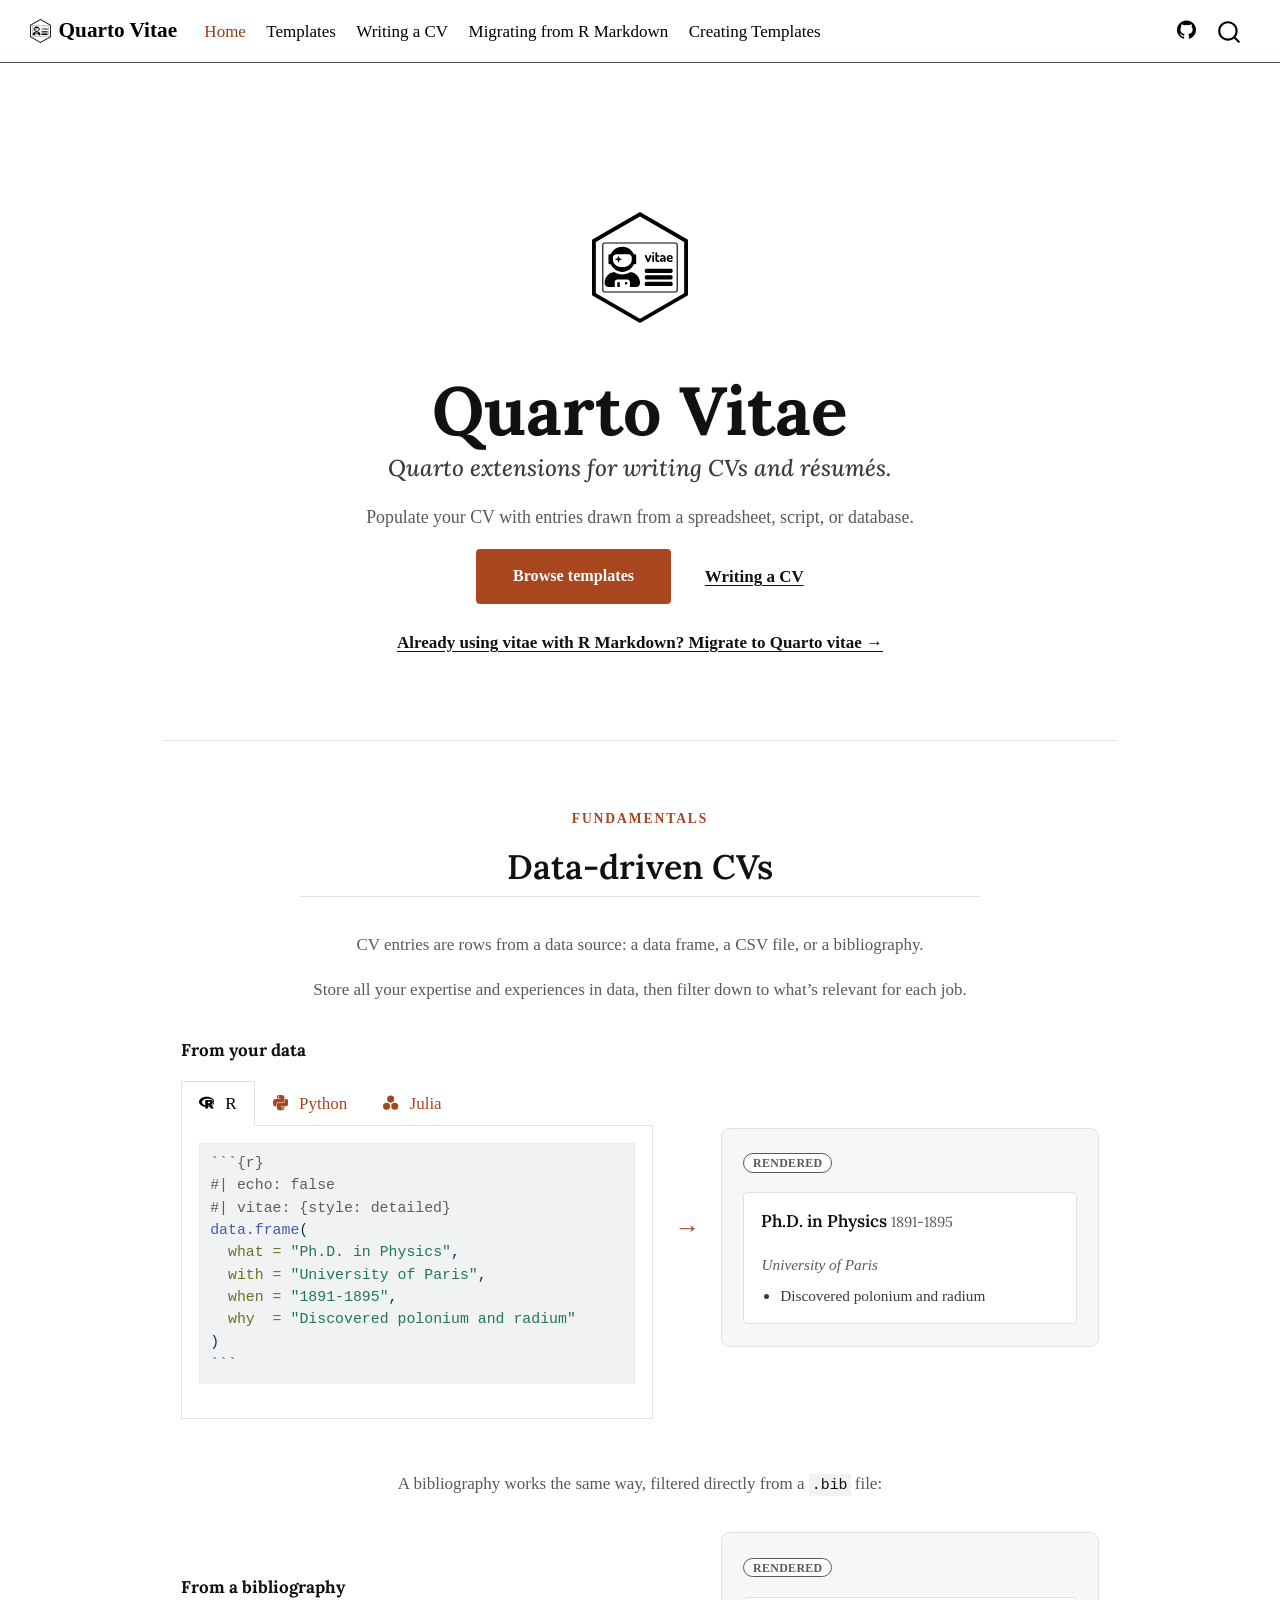
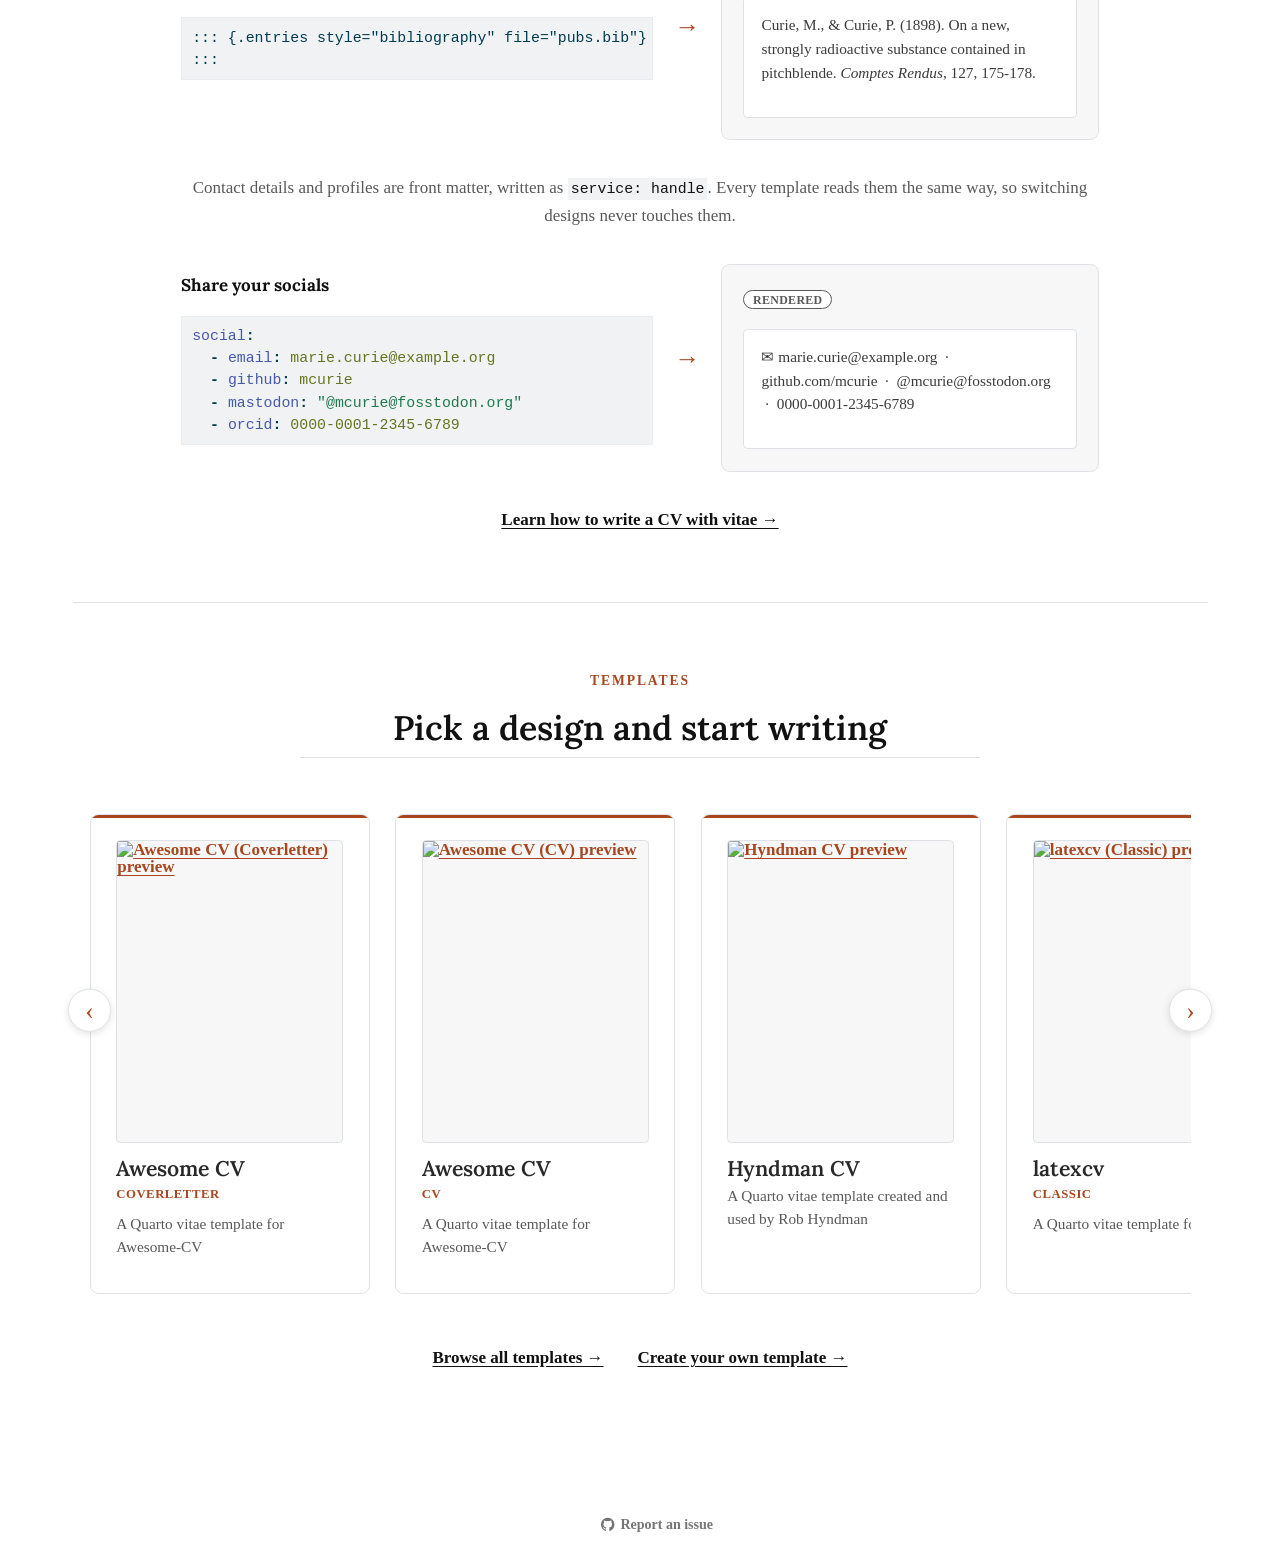
==== index.html @ e7daba89 "Built site for gh-pages" ====
<!DOCTYPE html>
<html xmlns="http://www.w3.org/1999/xhtml" lang="en" xml:lang="en"><head>

<meta charset="utf-8">
<meta name="generator" content="quarto-1.10.18">

<meta name="viewport" content="width=device-width, initial-scale=1.0, user-scalable=yes">


<title>Quarto Vitae</title>
<style>
/* Default styles provided by pandoc.
** See https://pandoc.org/MANUAL.html#variables-for-html for config info.
*/
span.smallcaps{font-variant: small-caps;}
div.columns{display: flex; gap: 1.5em;}
div.column{flex: auto;}
@media screen {
div.columns{gap: min(4vw, 1.5em);}
div.column{overflow-x: auto;}
}
div.hanging-indent{margin-left: 1.5em; text-indent: -1.5em;}
ul.task-list{list-style: none;}
ul.task-list li input[type="checkbox"] {
  width: 0.8em;
  margin: 0 0.8em 0.2em -1em; /* quarto-specific, see https://github.com/quarto-dev/quarto-cli/issues/4556 */ 
  vertical-align: middle;
}
/* CSS for syntax highlighting */
html { -webkit-text-size-adjust: 100%; }
pre > code.sourceCode { white-space: pre; position: relative; }
pre > code.sourceCode > span { display: inline-block; line-height: 1.25; }
pre > code.sourceCode > span:empty { height: 1.2em; }
.sourceCode { overflow: visible; }
code.sourceCode > span { color: inherit; text-decoration: inherit; }
div.sourceCode { margin: 1em 0; }
pre.sourceCode { margin: 0; }
@media screen {
div.sourceCode { overflow: auto; }
}
@media print {
pre > code.sourceCode { white-space: pre-wrap; }
pre > code.sourceCode > span { text-indent: -5em; padding-left: 5em; }
}
pre.numberSource code
  { counter-reset: source-line 0; }
pre.numberSource code > span
  { position: relative; left: -4em; counter-increment: source-line; }
pre.numberSource code > span > a:first-child::before
  { content: counter(source-line);
    position: relative; left: -1em; text-align: right; vertical-align: baseline;
    border: none; display: inline-block;
    -webkit-touch-callout: none; -webkit-user-select: none;
    -khtml-user-select: none; -moz-user-select: none;
    -ms-user-select: none; user-select: none;
    padding: 0 4px; width: 4em;
  }
pre.numberSource { margin-left: 3em;  padding-left: 4px; }
div.sourceCode
  {   }
@media screen {
pre > code.sourceCode > span > a:first-child::before { text-decoration: underline; }
}
</style>


<script src="site_libs/quarto-nav/quarto-nav.js"></script>
<script src="site_libs/quarto-nav/headroom.min.js"></script>
<script src="site_libs/clipboard/clipboard.min.js"></script>
<script src="site_libs/quarto-search/autocomplete.umd.js"></script>
<script src="site_libs/quarto-search/fuse.min.js"></script>
<script src="site_libs/quarto-search/quarto-search.js"></script>
<meta name="quarto:offset" content="./">
<link href="./images/vitae-hex.svg" rel="icon" type="image/svg+xml">
<script src="site_libs/quarto-html/quarto.js" type="module"></script>
<script src="site_libs/quarto-html/tabsets/tabsets.js" type="module"></script>
<script src="site_libs/quarto-html/popper.min.js"></script>
<script src="site_libs/quarto-html/tippy.umd.min.js"></script>
<script src="site_libs/quarto-html/anchor.min.js"></script>
<link href="site_libs/quarto-html/tippy.css" rel="stylesheet">
<link href="site_libs/quarto-html/quarto-syntax-highlighting-64a204ab8560d761af7679ceaba22944.css" rel="stylesheet" class="quarto-color-scheme" id="quarto-text-highlighting-styles">
<link href="site_libs/quarto-html/quarto-syntax-highlighting-dark-b85bc7c33db8c58e0ec93c3465666fed.css" rel="stylesheet" class="quarto-color-scheme quarto-color-alternate" id="quarto-text-highlighting-styles">
<link href="site_libs/quarto-html/quarto-syntax-highlighting-64a204ab8560d761af7679ceaba22944.css" rel="stylesheet" class="quarto-color-scheme-extra" id="quarto-text-highlighting-styles">
<script src="site_libs/bootstrap/bootstrap.min.js"></script>
<link href="site_libs/bootstrap/bootstrap-icons.css" rel="stylesheet">
<link href="site_libs/bootstrap/bootstrap-d7059f15171982aed9d4ed37159d4200.min.css" rel="stylesheet" append-hash="true" class="quarto-color-scheme" id="quarto-bootstrap" data-mode="light">
<link href="site_libs/bootstrap/bootstrap-dark-50c704c09d3cf03c87f99deb8ff29045.min.css" rel="stylesheet" append-hash="true" class="quarto-color-scheme quarto-color-alternate" id="quarto-bootstrap" data-mode="light">
<link href="site_libs/bootstrap/bootstrap-d7059f15171982aed9d4ed37159d4200.min.css" rel="stylesheet" append-hash="true" class="quarto-color-scheme-extra" id="quarto-bootstrap" data-mode="light">
<script id="quarto-search-options" type="application/json">{
  "location": "navbar",
  "copy-button": false,
  "collapse-after": 3,
  "panel-placement": "end",
  "type": "overlay",
  "limit": 50,
  "keyboard-shortcut": [
    "f",
    "/",
    "s"
  ],
  "show-item-context": false,
  "language": {
    "search-no-results-text": "No results",
    "search-matching-documents-text": "matching documents",
    "search-copy-link-title": "Copy link to search",
    "search-hide-matches-text": "Hide additional matches",
    "search-more-match-text": "more match in this document",
    "search-more-matches-text": "more matches in this document",
    "search-clear-button-title": "Clear",
    "search-text-placeholder": "",
    "search-detached-cancel-button-title": "Cancel",
    "search-submit-button-title": "Submit",
    "search-label": "Search"
  }
}</script>


<link rel="stylesheet" href="styles.css">
<meta property="og:title" content="– Quarto Vitae">
<meta property="og:image" content="https://quarto-vitae.github.io/images/opengraph.png">
<meta property="og:site_name" content="Quarto Vitae">
<meta property="og:image:height" content="630">
<meta property="og:image:width" content="1200">
<meta name="twitter:title" content="– Quarto Vitae">
<meta name="twitter:image" content="https://quarto-vitae.github.io/images/opengraph.png">
<meta name="twitter:image-height" content="630">
<meta name="twitter:image-width" content="1200">
<meta name="twitter:card" content="summary_large_image">
</head>

<body class="nav-fixed quarto-light">

<div id="quarto-search-results"></div>
  <header id="quarto-header" class="headroom fixed-top">
    <nav class="navbar navbar-expand-lg " data-bs-theme="dark">
      <div class="navbar-container container-fluid">
      <div class="navbar-brand-container mx-auto">
    <a href="./index.html" class="navbar-brand navbar-brand-logo">
    <img src="./images/vitae-hex.svg" alt="Quarto Vitae" class="navbar-logo light-content">
    <img src="./images/vitae-hex.svg" alt="Quarto Vitae" class="navbar-logo dark-content">
    </a>
    <a class="navbar-brand" href="./index.html">
    <span class="navbar-title">Quarto Vitae</span>
    </a>
  </div>
            <div id="quarto-search" class="" title="Search"></div>
          <button class="navbar-toggler" type="button" data-bs-toggle="collapse" data-bs-target="#navbarCollapse" aria-controls="navbarCollapse" role="menu" aria-expanded="false" aria-label="Toggle navigation" onclick="if (window.quartoToggleHeadroom) { window.quartoToggleHeadroom(); }">
  <span class="navbar-toggler-icon"></span>
</button>
          <div class="collapse navbar-collapse" id="navbarCollapse">
            <ul class="navbar-nav navbar-nav-scroll me-auto">
  <li class="nav-item">
    <a class="nav-link active" href="./index.html" aria-current="page"> 
<span class="menu-text">Home</span></a>
  </li>  
  <li class="nav-item">
    <a class="nav-link" href="./templates.html"> 
<span class="menu-text">Templates</span></a>
  </li>  
  <li class="nav-item">
    <a class="nav-link" href="./using-templates.html"> 
<span class="menu-text">Writing a CV</span></a>
  </li>  
  <li class="nav-item">
    <a class="nav-link" href="./migration.html"> 
<span class="menu-text">Migrating from R Markdown</span></a>
  </li>  
  <li class="nav-item">
    <a class="nav-link" href="./creating-templates.html"> 
<span class="menu-text">Creating Templates</span></a>
  </li>  
</ul>
            <ul class="navbar-nav navbar-nav-scroll ms-auto">
  <li class="nav-item compact">
    <a class="nav-link" href="https://github.com/orgs/quarto-vitae/repositories"> <i class="bi bi-github" role="img" aria-label="Quarto Vitae templates on GitHub">
</i> 
<span class="menu-text"></span></a>
  </li>  
</ul>
          </div> <!-- /navcollapse -->
            <div class="quarto-navbar-tools">
</div>
      </div> <!-- /container-fluid -->
    </nav>
</header>
<!-- content -->
<div id="quarto-content" class="quarto-container page-columns page-rows-contents page-layout-full page-navbar">
<!-- sidebar -->
<!-- margin-sidebar -->
    
<!-- main -->
<main class="content column-page" id="quarto-document-content"><header id="title-block-header" class="quarto-title-block"></header>




<div class="landing-hero">
<p><img src="images/vitae-hex.svg" class="landing-logo img-fluid" alt="Quarto Vitae hex logo"></p>
<section id="quarto-vitae" class="level1">
<h1>Quarto Vitae</h1>
<div class="landing-lede">
<p>Quarto extensions for writing CVs and résumés.</p>
</div>
<div class="landing-body">
<p>Populate your CV with entries drawn from a spreadsheet, script, or database.</p>
</div>
<div class="landing-links">
<p><a href="./templates.html" class="btn btn-primary" role="button">Browse templates</a></p>
<p><a href="./using-templates.html" class="hero-link">Writing a CV</a></p>
</div>
<div class="landing-migrate">
<p><a href="./migration.html" class="hero-link">Already using vitae with R Markdown? Migrate to Quarto vitae&nbsp;→</a></p>
</div>
</section>
</div>
<div class="landing-fundamentals">
<div class="landing-templates-header">
<p><span class="landing-eyebrow">Fundamentals</span></p>
<section id="data-driven-cvs" class="level2">
<h2 class="anchored" data-anchor-id="data-driven-cvs">Data-driven CVs</h2>
</section>
</div>
<p>CV entries are rows from a data source: a data frame, a CSV file, or a bibliography.</p>
<p>Store all your expertise and experiences in data, then filter down to what’s relevant for each job.</p>
<div class="fundamentals-row">
<div class="fundamentals-code">
<p><strong>From your data</strong></p>
<div class="tabset-margin-container"></div><div class="panel-tabset">
<ul class="nav nav-tabs" role="tablist"><li class="nav-item" role="presentation"><a class="nav-link active" id="tabset-1-1-tab" data-bs-toggle="tab" data-bs-target="#tabset-1-1" role="tab" aria-controls="tabset-1-1" aria-selected="true" href=""><svg class="lang-icon" viewbox="0 0 24 24" fill="currentColor" aria-hidden="true"><path d="M12 2.746c-6.627 0-12 3.599-12 8.037 0 3.897 4.144 7.144 9.64 7.88V16.26c-2.924-.915-4.925-2.755-4.925-4.877 0-3.035 4.084-5.494 9.12-5.494 5.038 0 8.757 1.683 8.757 5.494 0 1.976-.999 3.379-2.662 4.272.09.066.174.128.258.216.169.149.25.363.372.544 2.128-1.45 3.44-3.437 3.44-5.631 0-4.44-5.373-8.038-12-8.038zm-2.111 4.99v13.516l4.093-.002-.002-5.291h1.1c.225 0 .321.066.549.25.272.22.715.982.715.982l2.164 4.063 4.627-.002-2.864-4.826s-.086-.193-.265-.383a2.22 2.22 0 00-.582-.416c-.422-.214-1.149-.434-1.149-.434s3.578-.264 3.578-3.826c0-3.562-3.744-3.63-3.744-3.63zm4.127 2.93l2.478.002s1.149-.062 1.149 1.127c0 1.165-1.149 1.17-1.149 1.17h-2.478zm1.754 6.119c-.494.049-1.012.079-1.54.088v1.807a16.622 16.622 0 002.37-.473l-.471-.891s-.108-.183-.248-.394c-.039-.054-.08-.098-.111-.137z"></path></svg> R</a></li><li class="nav-item" role="presentation"><a class="nav-link" id="tabset-1-2-tab" data-bs-toggle="tab" data-bs-target="#tabset-1-2" role="tab" aria-controls="tabset-1-2" aria-selected="false" href=""><svg class="lang-icon" viewbox="0 0 24 24" fill="currentColor" aria-hidden="true"><path d="M14.25.18l.9.2.73.26.59.3.45.32.34.34.25.34.16.33.1.3.04.26.02.2-.01.13V8.5l-.05.63-.13.55-.21.46-.26.38-.3.31-.33.25-.35.19-.35.14-.33.1-.3.07-.26.04-.21.02H8.77l-.69.05-.59.14-.5.22-.41.27-.33.32-.27.35-.2.36-.15.37-.1.35-.07.32-.04.27-.02.21v3.06H3.17l-.21-.03-.28-.07-.32-.12-.35-.18-.36-.26-.36-.36-.35-.46-.32-.59-.28-.73-.21-.88-.14-1.05-.05-1.23.06-1.22.16-1.04.24-.87.32-.71.36-.57.4-.44.42-.33.42-.24.4-.16.36-.1.32-.05.24-.01h.16l.06.01h8.16v-.83H6.18l-.01-2.75-.02-.37.05-.34.11-.31.17-.28.25-.26.31-.23.38-.2.44-.18.51-.15.58-.12.64-.1.71-.06.77-.04.84-.02 1.27.05zm-6.3 1.98l-.23.33-.08.41.08.41.23.34.33.22.41.09.41-.09.33-.22.23-.34.08-.41-.08-.41-.23-.33-.33-.22-.41-.09-.41.09zm13.09 3.95l.28.06.32.12.35.18.36.27.36.35.35.47.32.59.28.73.21.88.14 1.04.05 1.23-.06 1.23-.16 1.04-.24.86-.32.71-.36.57-.4.45-.42.33-.42.24-.4.16-.36.09-.32.05-.24.02-.16-.01h-8.22v.82h5.84l.01 2.76.02.36-.05.34-.11.31-.17.29-.25.25-.31.24-.38.2-.44.17-.51.15-.58.13-.64.09-.71.07-.77.04-.84.01-1.27-.04-1.07-.14-.9-.2-.73-.25-.59-.3-.45-.33-.34-.34-.25-.34-.16-.33-.1-.3-.04-.25-.02-.2.01-.13v-5.34l.05-.64.13-.54.21-.46.26-.38.3-.32.33-.24.35-.2.35-.14.33-.1.3-.06.26-.04.21-.02.13-.01h5.84l.69-.05.59-.14.5-.21.41-.28.33-.32.27-.35.2-.36.15-.36.1-.35.07-.32.04-.28.02-.21V6.07h2.09l.14.01zm-6.47 14.25l-.23.33-.08.41.08.41.23.33.33.23.41.08.41-.08.33-.23.23-.33.08-.41-.08-.41-.23-.33-.33-.23-.41-.08-.41.08z"></path></svg> Python</a></li><li class="nav-item" role="presentation"><a class="nav-link" id="tabset-1-3-tab" data-bs-toggle="tab" data-bs-target="#tabset-1-3" role="tab" aria-controls="tabset-1-3" aria-selected="false" href=""><svg class="lang-icon" viewbox="0 0 24 24" fill="currentColor" aria-hidden="true"><path d="M11.138 17.569a5.569 5.569 0 1 1-11.138 0 5.569 5.569 0 1 1 11.138 0zm6.431-11.138a5.569 5.569 0 1 1-11.138 0 5.569 5.569 0 1 1 11.138 0zM24 17.569a5.569 5.569 0 1 1-11.138 0 5.569 5.569 0 1 1 11.138 0z"></path></svg> Julia</a></li></ul>
<div class="tab-content">
<div id="tabset-1-1" class="tab-pane active" role="tabpanel" aria-labelledby="tabset-1-1-tab">
<div class="code-copy-outer-scaffold"><div class="sourceCode" id="cb1"><pre class="sourceCode markdown code-with-copy"><code class="sourceCode markdown"><span id="cb1-1"><a href="#cb1-1" aria-hidden="true" tabindex="-1"></a><span class="in">```{r}</span></span>
<span id="cb1-2"><a href="#cb1-2" aria-hidden="true" tabindex="-1"></a><span class="co">#| echo: false</span></span>
<span id="cb1-3"><a href="#cb1-3" aria-hidden="true" tabindex="-1"></a><span class="co">#| vitae: {style: detailed}</span></span>
<span id="cb1-4"><a href="#cb1-4" aria-hidden="true" tabindex="-1"></a><span class="fu">data.frame</span>(</span>
<span id="cb1-5"><a href="#cb1-5" aria-hidden="true" tabindex="-1"></a>  <span class="at">what =</span> <span class="st">"Ph.D. in Physics"</span>,</span>
<span id="cb1-6"><a href="#cb1-6" aria-hidden="true" tabindex="-1"></a>  <span class="at">with =</span> <span class="st">"University of Paris"</span>,</span>
<span id="cb1-7"><a href="#cb1-7" aria-hidden="true" tabindex="-1"></a>  <span class="at">when =</span> <span class="st">"1891-1895"</span>,</span>
<span id="cb1-8"><a href="#cb1-8" aria-hidden="true" tabindex="-1"></a>  <span class="at">why  =</span> <span class="st">"Discovered polonium and radium"</span></span>
<span id="cb1-9"><a href="#cb1-9" aria-hidden="true" tabindex="-1"></a>)</span>
<span id="cb1-10"><a href="#cb1-10" aria-hidden="true" tabindex="-1"></a><span class="in">```</span></span></code></pre></div><button title="Copy to Clipboard" class="code-copy-button"><i class="bi"></i></button></div>
</div>
<div id="tabset-1-2" class="tab-pane" role="tabpanel" aria-labelledby="tabset-1-2-tab">
<div class="code-copy-outer-scaffold"><div class="sourceCode" id="cb2"><pre class="sourceCode markdown code-with-copy"><code class="sourceCode markdown"><span id="cb2-1"><a href="#cb2-1" aria-hidden="true" tabindex="-1"></a><span class="in">```{python}</span></span>
<span id="cb2-2"><a href="#cb2-2" aria-hidden="true" tabindex="-1"></a><span class="co">#| echo: false</span></span>
<span id="cb2-3"><a href="#cb2-3" aria-hidden="true" tabindex="-1"></a><span class="co">#| vitae: {style: detailed}</span></span>
<span id="cb2-4"><a href="#cb2-4" aria-hidden="true" tabindex="-1"></a><span class="im">import</span> pandas <span class="im">as</span> pd</span>
<span id="cb2-5"><a href="#cb2-5" aria-hidden="true" tabindex="-1"></a>pd.DataFrame({</span>
<span id="cb2-6"><a href="#cb2-6" aria-hidden="true" tabindex="-1"></a>    <span class="st">"what"</span>: [<span class="st">"Ph.D. in Physics"</span>],</span>
<span id="cb2-7"><a href="#cb2-7" aria-hidden="true" tabindex="-1"></a>    <span class="st">"with"</span>: [<span class="st">"University of Paris"</span>],</span>
<span id="cb2-8"><a href="#cb2-8" aria-hidden="true" tabindex="-1"></a>    <span class="st">"when"</span>: [<span class="st">"1891-1895"</span>],</span>
<span id="cb2-9"><a href="#cb2-9" aria-hidden="true" tabindex="-1"></a>    <span class="st">"why"</span>:  [<span class="st">"Discovered polonium and radium"</span>],</span>
<span id="cb2-10"><a href="#cb2-10" aria-hidden="true" tabindex="-1"></a>})</span>
<span id="cb2-11"><a href="#cb2-11" aria-hidden="true" tabindex="-1"></a><span class="in">```</span></span></code></pre></div><button title="Copy to Clipboard" class="code-copy-button"><i class="bi"></i></button></div>
</div>
<div id="tabset-1-3" class="tab-pane" role="tabpanel" aria-labelledby="tabset-1-3-tab">
<div class="code-copy-outer-scaffold"><div class="sourceCode" id="cb3"><pre class="sourceCode markdown code-with-copy"><code class="sourceCode markdown"><span id="cb3-1"><a href="#cb3-1" aria-hidden="true" tabindex="-1"></a><span class="in">```{julia}</span></span>
<span id="cb3-2"><a href="#cb3-2" aria-hidden="true" tabindex="-1"></a><span class="co">#| echo: false</span></span>
<span id="cb3-3"><a href="#cb3-3" aria-hidden="true" tabindex="-1"></a><span class="co">#| vitae: {style: detailed}</span></span>
<span id="cb3-4"><a href="#cb3-4" aria-hidden="true" tabindex="-1"></a><span class="im">using</span> <span class="bu">DataFrames</span></span>
<span id="cb3-5"><a href="#cb3-5" aria-hidden="true" tabindex="-1"></a><span class="fu">DataFrame</span>(</span>
<span id="cb3-6"><a href="#cb3-6" aria-hidden="true" tabindex="-1"></a>  what <span class="op">=</span> <span class="st">"Ph.D. in Physics"</span>,</span>
<span id="cb3-7"><a href="#cb3-7" aria-hidden="true" tabindex="-1"></a>  with <span class="op">=</span> <span class="st">"University of Paris"</span>,</span>
<span id="cb3-8"><a href="#cb3-8" aria-hidden="true" tabindex="-1"></a>  when <span class="op">=</span> <span class="st">"1891-1895"</span>,</span>
<span id="cb3-9"><a href="#cb3-9" aria-hidden="true" tabindex="-1"></a>  why  <span class="op">=</span> <span class="st">"Discovered polonium and radium"</span></span>
<span id="cb3-10"><a href="#cb3-10" aria-hidden="true" tabindex="-1"></a>)</span>
<span id="cb3-11"><a href="#cb3-11" aria-hidden="true" tabindex="-1"></a><span class="in">```</span></span></code></pre></div><button title="Copy to Clipboard" class="code-copy-button"><i class="bi"></i></button></div>
</div>
</div>
</div>
</div>
<div class="fundamentals-arrow" aria-hidden="true">
<p>→</p>
</div>
<div class="fundamentals-preview">
<p><span class="template-badge">Rendered</span></p>
<div class="cv-entry">
<div class="cv-entry-row">
<p><span class="cv-entry-title">Ph.D.&nbsp;in Physics</span> <span class="cv-entry-date">1891-1895</span></p>
</div>
<div class="cv-entry-sub">
University of Paris
</div>
<ul class="cv-entry-desc">
<li>
Discovered polonium and radium
</li>
</ul>
</div>
</div>
</div>
<p>A bibliography works the same way, filtered directly from a <code>.bib</code> file:</p>
<div class="fundamentals-row">
<div class="fundamentals-code">
<p><strong>From a bibliography</strong></p>
<div class="code-copy-outer-scaffold"><div class="sourceCode" id="cb4"><pre class="sourceCode markdown code-with-copy"><code class="sourceCode markdown"><span id="cb4-1"><a href="#cb4-1" aria-hidden="true" tabindex="-1"></a>::: {.entries style="bibliography" file="pubs.bib"}</span>
<span id="cb4-2"><a href="#cb4-2" aria-hidden="true" tabindex="-1"></a>:::</span></code></pre></div><button title="Copy to Clipboard" class="code-copy-button"><i class="bi"></i></button></div>
</div>
<div class="fundamentals-arrow" aria-hidden="true">
<p>→</p>
</div>
<div class="fundamentals-preview">
<p><span class="template-badge">Rendered</span></p>
<div class="cv-bib">
<p>Curie, M., &amp; Curie, P. (1898). On a new, strongly radioactive substance contained in pitchblende. <em>Comptes Rendus</em>, 127, 175-178.</p>
</div>
</div>
</div>
<p>Contact details and profiles are front matter, written as <code>service: handle</code>. Every template reads them the same way, so switching designs never touches them.</p>
<div class="fundamentals-row">
<div class="fundamentals-code">
<p><strong>Share your socials</strong></p>
<div class="code-copy-outer-scaffold"><div class="sourceCode" id="cb5"><pre class="sourceCode yaml code-with-copy"><code class="sourceCode yaml"><span id="cb5-1"><a href="#cb5-1" aria-hidden="true" tabindex="-1"></a><span class="fu">social</span><span class="kw">:</span></span>
<span id="cb5-2"><a href="#cb5-2" aria-hidden="true" tabindex="-1"></a><span class="at">  </span><span class="kw">-</span><span class="at"> </span><span class="fu">email</span><span class="kw">:</span><span class="at"> marie.curie@example.org</span></span>
<span id="cb5-3"><a href="#cb5-3" aria-hidden="true" tabindex="-1"></a><span class="at">  </span><span class="kw">-</span><span class="at"> </span><span class="fu">github</span><span class="kw">:</span><span class="at"> mcurie</span></span>
<span id="cb5-4"><a href="#cb5-4" aria-hidden="true" tabindex="-1"></a><span class="at">  </span><span class="kw">-</span><span class="at"> </span><span class="fu">mastodon</span><span class="kw">:</span><span class="at"> </span><span class="st">"@mcurie@fosstodon.org"</span></span>
<span id="cb5-5"><a href="#cb5-5" aria-hidden="true" tabindex="-1"></a><span class="at">  </span><span class="kw">-</span><span class="at"> </span><span class="fu">orcid</span><span class="kw">:</span><span class="at"> 0000-0001-2345-6789</span></span></code></pre></div><button title="Copy to Clipboard" class="code-copy-button"><i class="bi"></i></button></div>
</div>
<div class="fundamentals-arrow" aria-hidden="true">
<p>→</p>
</div>
<div class="fundamentals-preview">
<p><span class="template-badge">Rendered</span></p>
<div class="cv-bib">
<p>✉ marie.curie@example.org &nbsp;·&nbsp; github.com/mcurie &nbsp;·&nbsp; <span class="citation" data-cites="mcurie">@mcurie</span><span class="citation" data-cites="fosstodon.org">@fosstodon.org</span> &nbsp;·&nbsp; 0000-0001-2345-6789</p>
</div>
</div>
</div>
<p><a href="./using-templates.html" class="hero-link">Learn how to write a CV with vitae →</a></p>
</div>
<div class="landing-templates">
<div class="landing-templates-header">
<p><span class="landing-eyebrow">Templates</span></p>
<section id="pick-a-design-and-start-writing" class="level2">
<h2 class="anchored" data-anchor-id="pick-a-design-and-start-writing">Pick a design and start writing</h2>
</section>
</div>
<!-- Generated by scripts/generate-templates.sh. Do not edit by hand. -->
<div class="template-carousel" data-template-carousel="">
<button class="carousel-btn carousel-prev" type="button" aria-label="Previous template">‹</button>
<div class="carousel-track" tabindex="0">
<figure class="carousel-slide figure">
<a href="https://github.com/quarto-vitae/awesomecv"><img class="template-preview figure-img" src="https://raw.githubusercontent.com/quarto-vitae/awesomecv/main/preview/coverletter.png" alt="Awesome CV (Coverletter) preview" loading="lazy"></a>
<figcaption>
<h4 class="anchored"><a href="https://github.com/quarto-vitae/awesomecv">Awesome CV</a></h4>
<p class="carousel-style">Coverletter</p>
<p>A Quarto vitae template for Awesome-CV</p>
</figcaption>
</figure>
<figure class="carousel-slide figure">
<a href="https://github.com/quarto-vitae/awesomecv"><img class="template-preview figure-img" src="https://raw.githubusercontent.com/quarto-vitae/awesomecv/main/preview/cv.png" alt="Awesome CV (CV) preview" loading="lazy"></a>
<figcaption>
<h4 class="anchored"><a href="https://github.com/quarto-vitae/awesomecv">Awesome CV</a></h4>
<p class="carousel-style">CV</p>
<p>A Quarto vitae template for Awesome-CV</p>
</figcaption>
</figure>
<figure class="carousel-slide figure">
<a href="https://github.com/quarto-vitae/hyndman"><img class="template-preview figure-img" src="https://raw.githubusercontent.com/quarto-vitae/hyndman/main/preview/hyndmancv.png" alt="Hyndman CV preview" loading="lazy"></a>
<figcaption>
<h4 class="anchored"><a href="https://github.com/quarto-vitae/hyndman">Hyndman CV</a></h4>
<p>A Quarto vitae template created and used by Rob Hyndman</p>
</figcaption>
</figure>
<figure class="carousel-slide figure">
<a href="https://github.com/quarto-vitae/latexcv"><img class="template-preview figure-img" src="https://raw.githubusercontent.com/quarto-vitae/latexcv/main/preview/classic.png" alt="latexcv (Classic) preview" loading="lazy"></a>
<figcaption>
<h4 class="anchored"><a href="https://github.com/quarto-vitae/latexcv">latexcv</a></h4>
<p class="carousel-style">Classic</p>
<p>A Quarto vitae template for latexcv</p>
</figcaption>
</figure>
<figure class="carousel-slide figure">
<a href="https://github.com/quarto-vitae/latexcv"><img class="template-preview figure-img" src="https://raw.githubusercontent.com/quarto-vitae/latexcv/main/preview/minimalistic.png" alt="latexcv (Minimalistic) preview" loading="lazy"></a>
<figcaption>
<h4 class="anchored"><a href="https://github.com/quarto-vitae/latexcv">latexcv</a></h4>
<p class="carousel-style">Minimalistic</p>
<p>A Quarto vitae template for latexcv</p>
</figcaption>
</figure>
<figure class="carousel-slide figure">
<a href="https://github.com/quarto-vitae/latexcv"><img class="template-preview figure-img" src="https://raw.githubusercontent.com/quarto-vitae/latexcv/main/preview/modern.png" alt="latexcv (Modern) preview" loading="lazy"></a>
<figcaption>
<h4 class="anchored"><a href="https://github.com/quarto-vitae/latexcv">latexcv</a></h4>
<p class="carousel-style">Modern</p>
<p>A Quarto vitae template for latexcv</p>
</figcaption>
</figure>
<figure class="carousel-slide figure">
<a href="https://github.com/quarto-vitae/latexcv"><img class="template-preview figure-img" src="https://raw.githubusercontent.com/quarto-vitae/latexcv/main/preview/rows.png" alt="latexcv (Rows) preview" loading="lazy"></a>
<figcaption>
<h4 class="anchored"><a href="https://github.com/quarto-vitae/latexcv">latexcv</a></h4>
<p class="carousel-style">Rows</p>
<p>A Quarto vitae template for latexcv</p>
</figcaption>
</figure>
<figure class="carousel-slide figure">
<a href="https://github.com/quarto-vitae/latexcv"><img class="template-preview figure-img" src="https://raw.githubusercontent.com/quarto-vitae/latexcv/main/preview/sidebar.png" alt="latexcv (Sidebar) preview" loading="lazy"></a>
<figcaption>
<h4 class="anchored"><a href="https://github.com/quarto-vitae/latexcv">latexcv</a></h4>
<p class="carousel-style">Sidebar</p>
<p>A Quarto vitae template for latexcv</p>
</figcaption>
</figure>
<figure class="carousel-slide figure">
<a href="https://github.com/quarto-vitae/latexcv"><img class="template-preview figure-img" src="https://raw.githubusercontent.com/quarto-vitae/latexcv/main/preview/sidebarleft.png" alt="latexcv (Sidebarleft) preview" loading="lazy"></a>
<figcaption>
<h4 class="anchored"><a href="https://github.com/quarto-vitae/latexcv">latexcv</a></h4>
<p class="carousel-style">Sidebarleft</p>
<p>A Quarto vitae template for latexcv</p>
</figcaption>
</figure>
<figure class="carousel-slide figure">
<a href="https://github.com/quarto-vitae/latexcv"><img class="template-preview figure-img" src="https://raw.githubusercontent.com/quarto-vitae/latexcv/main/preview/twocolumn.png" alt="latexcv (Twocolumn) preview" loading="lazy"></a>
<figcaption>
<h4 class="anchored"><a href="https://github.com/quarto-vitae/latexcv">latexcv</a></h4>
<p class="carousel-style">Twocolumn</p>
<p>A Quarto vitae template for latexcv</p>
</figcaption>
</figure>
</div>
<button class="carousel-btn carousel-next" type="button" aria-label="Next template">›</button>
</div>
<script>
document.querySelectorAll("[data-template-carousel]").forEach(function (c) {
  var track = c.querySelector(".carousel-track");
  function step(dir) {
    var slide = track.querySelector(".carousel-slide");
    var w = slide.getBoundingClientRect().width + 24;
    var atEnd = track.scrollLeft + track.clientWidth >= track.scrollWidth - 4;
    if (dir > 0 && atEnd) track.scrollTo({ left: 0, behavior: "smooth" });
    else if (dir < 0 && track.scrollLeft <= 4) track.scrollTo({ left: track.scrollWidth, behavior: "smooth" });
    else track.scrollBy({ left: dir * w, behavior: "smooth" });
  }
  c.querySelector(".carousel-prev").addEventListener("click", function () { step(-1); });
  c.querySelector(".carousel-next").addEventListener("click", function () { step(1); });
});
</script>
<div class="landing-templates-footer">
<p><a href="./templates.html" class="hero-link">Browse all templates →</a></p>
<p><a href="./creating-templates.html" class="hero-link">Create your own template →</a></p>
</div>
</div>



</main> <!-- /main -->
<script id="quarto-html-after-body" type="application/javascript">
  window.document.addEventListener("DOMContentLoaded", function (event) {
    const icon = "";
    const anchorJS = new window.AnchorJS();
    anchorJS.options = {
      placement: 'right',
      icon: icon
    };
    anchorJS.add('.anchored');
    const isCodeAnnotation = (el) => {
      for (const clz of el.classList) {
        if (clz.startsWith('code-annotation-')) {                     
          return true;
        }
      }
      return false;
    }
    const onCopySuccess = function(e) {
      // button target
      const button = e.trigger;
      // don't keep focus
      button.blur();
      // flash "checked"
      button.classList.add('code-copy-button-checked');
      var currentTitle = button.getAttribute("title");
      button.setAttribute("title", "Copied!");
      let tooltip;
      if (window.bootstrap) {
        button.setAttribute("data-bs-toggle", "tooltip");
        button.setAttribute("data-bs-placement", "left");
        button.setAttribute("data-bs-title", "Copied!");
        tooltip = new bootstrap.Tooltip(button, 
          { trigger: "manual", 
            customClass: "code-copy-button-tooltip",
            offset: [0, -8]});
        tooltip.show();    
      }
      setTimeout(function() {
        if (tooltip) {
          tooltip.hide();
          button.removeAttribute("data-bs-title");
          button.removeAttribute("data-bs-toggle");
          button.removeAttribute("data-bs-placement");
        }
        button.setAttribute("title", currentTitle);
        button.classList.remove('code-copy-button-checked');
      }, 1000);
      // clear code selection
      e.clearSelection();
    }
    const getTextToCopy = function(trigger) {
      const outerScaffold = trigger.parentElement.cloneNode(true);
      const codeEl = outerScaffold.querySelector('code');
      for (const childEl of codeEl.children) {
        if (isCodeAnnotation(childEl)) {
          childEl.remove();
        }
      }
      return codeEl.innerText;
    }
    const clipboard = new window.ClipboardJS('.code-copy-button:not([data-in-quarto-modal])', {
      text: getTextToCopy
    });
    clipboard.on('success', onCopySuccess);
    if (window.document.getElementById('quarto-embedded-source-code-modal')) {
      const clipboardModal = new window.ClipboardJS('.code-copy-button[data-in-quarto-modal]', {
        text: getTextToCopy,
        container: window.document.getElementById('quarto-embedded-source-code-modal')
      });
      clipboardModal.on('success', onCopySuccess);
    }
      var localhostRegex = new RegExp(/^(?:http|https):\/\/localhost\:?[0-9]*\//);
      var mailtoRegex = new RegExp(/^mailto:/);
        var filterRegex = new RegExp("https:\/\/quarto-vitae\.github\.io");
      var isInternal = (href) => {
          return filterRegex.test(href) || localhostRegex.test(href) || mailtoRegex.test(href);
      }
      // Inspect non-navigation links and adorn them if external
     var links = window.document.querySelectorAll('a[href]:not(.nav-link):not(.navbar-brand):not(.toc-action):not(.sidebar-link):not(.sidebar-item-toggle):not(.pagination-link):not(.no-external):not([aria-hidden]):not(.dropdown-item):not(.quarto-navigation-tool):not(.about-link)');
      for (var i=0; i<links.length; i++) {
        const link = links[i];
        if (!isInternal(link.href)) {
          // undo the damage that might have been done by quarto-nav.js in the case of
          // links that we want to consider external
          if (link.dataset.originalHref !== undefined) {
            link.href = link.dataset.originalHref;
          }
        }
      }
    function tippyHover(el, contentFn, onTriggerFn, onUntriggerFn) {
      const config = {
        allowHTML: true,
        maxWidth: 500,
        delay: 100,
        arrow: false,
        appendTo: function(el) {
            return el.parentElement;
        },
        interactive: true,
        interactiveBorder: 10,
        theme: 'quarto',
        placement: 'bottom-start',
      };
      if (contentFn) {
        config.content = contentFn;
      }
      if (onTriggerFn) {
        config.onTrigger = onTriggerFn;
      }
      if (onUntriggerFn) {
        config.onUntrigger = onUntriggerFn;
      }
      window.tippy(el, config); 
    }
    const noterefs = window.document.querySelectorAll('a[role="doc-noteref"]');
    for (var i=0; i<noterefs.length; i++) {
      const ref = noterefs[i];
      tippyHover(ref, function() {
        // use id or data attribute instead here
        let href = ref.getAttribute('data-footnote-href') || ref.getAttribute('href');
        try { href = new URL(href).hash; } catch {}
        const id = href.replace(/^#\/?/, "");
        const note = window.document.getElementById(id);
        if (note) {
          return note.innerHTML;
        } else {
          return "";
        }
      });
    }
    const xrefs = window.document.querySelectorAll('a.quarto-xref');
    const processXRef = (id, note) => {
      // Strip column container classes
      const stripColumnClz = (el) => {
        el.classList.remove("page-full", "page-columns");
        if (el.children) {
          for (const child of el.children) {
            stripColumnClz(child);
          }
        }
      }
      stripColumnClz(note)
      if (id === null || id.startsWith('sec-')) {
        // Special case sections, only their first couple elements
        const container = document.createElement("div");
        if (note.children && note.children.length > 2) {
          container.appendChild(note.children[0].cloneNode(true));
          for (let i = 1; i < note.children.length; i++) {
            const child = note.children[i];
            if (child.tagName === "P" && child.innerText === "") {
              continue;
            } else {
              container.appendChild(child.cloneNode(true));
              break;
            }
          }
          if (window.Quarto?.typesetMath) {
            window.Quarto.typesetMath(container);
          }
          return container.innerHTML
        } else {
          if (window.Quarto?.typesetMath) {
            window.Quarto.typesetMath(note);
          }
          return note.innerHTML;
        }
      } else {
        // Remove any anchor links if they are present
        const anchorLink = note.querySelector('a.anchorjs-link');
        if (anchorLink) {
          anchorLink.remove();
        }
        if (window.Quarto?.typesetMath) {
          window.Quarto.typesetMath(note);
        }
        if (note.classList.contains("callout")) {
          return note.outerHTML;
        } else {
          return note.innerHTML;
        }
      }
    }
    for (var i=0; i<xrefs.length; i++) {
      const xref = xrefs[i];
      tippyHover(xref, undefined, function(instance) {
        instance.disable();
        let url = xref.getAttribute('href');
        let hash = undefined; 
        if (url.startsWith('#')) {
          hash = url;
        } else {
          try { hash = new URL(url).hash; } catch {}
        }
        if (hash) {
          const id = hash.replace(/^#\/?/, "");
          const note = window.document.getElementById(id);
          if (note !== null) {
            try {
              const html = processXRef(id, note.cloneNode(true));
              instance.setContent(html);
            } finally {
              instance.enable();
              instance.show();
            }
          } else {
            // See if we can fetch this
            fetch(url.split('#')[0])
            .then(res => res.text())
            .then(html => {
              const parser = new DOMParser();
              const htmlDoc = parser.parseFromString(html, "text/html");
              const note = htmlDoc.getElementById(id);
              if (note !== null) {
                const html = processXRef(id, note);
                instance.setContent(html);
              } 
            }).finally(() => {
              instance.enable();
              instance.show();
            });
          }
        } else {
          // See if we can fetch a full url (with no hash to target)
          // This is a special case and we should probably do some content thinning / targeting
          fetch(url)
          .then(res => res.text())
          .then(html => {
            const parser = new DOMParser();
            const htmlDoc = parser.parseFromString(html, "text/html");
            const note = htmlDoc.querySelector('main.content');
            if (note !== null) {
              // This should only happen for chapter cross references
              // (since there is no id in the URL)
              // remove the first header
              if (note.children.length > 0 && note.children[0].tagName === "HEADER") {
                note.children[0].remove();
              }
              const html = processXRef(null, note);
              instance.setContent(html);
            } 
          }).finally(() => {
            instance.enable();
            instance.show();
          });
        }
      }, function(instance) {
      });
    }
        let selectedAnnoteEl;
        const selectorForAnnotation = ( cell, annotation) => {
          let cellAttr = 'data-code-cell="' + cell + '"';
          let lineAttr = 'data-code-annotation="' +  annotation + '"';
          const selector = 'span[' + cellAttr + '][' + lineAttr + ']';
          return selector;
        }
        const selectCodeLines = (annoteEl) => {
          const doc = window.document;
          const targetCell = annoteEl.getAttribute("data-target-cell");
          const targetAnnotation = annoteEl.getAttribute("data-target-annotation");
          const annoteSpan = window.document.querySelector(selectorForAnnotation(targetCell, targetAnnotation));
          const lines = annoteSpan.getAttribute("data-code-lines").split(",");
          const lineIds = lines.map((line) => {
            return targetCell + "-" + line;
          })
          let top = null;
          let height = null;
          let parent = null;
          if (lineIds.length > 0) {
              //compute the position of the single el (top and bottom and make a div)
              const el = window.document.getElementById(lineIds[0]);
              top = el.offsetTop;
              height = el.offsetHeight;
              parent = el.parentElement.parentElement;
            if (lineIds.length > 1) {
              const lastEl = window.document.getElementById(lineIds[lineIds.length - 1]);
              const bottom = lastEl.offsetTop + lastEl.offsetHeight;
              height = bottom - top;
            }
            if (top !== null && height !== null && parent !== null) {
              // cook up a div (if necessary) and position it 
              let div = window.document.getElementById("code-annotation-line-highlight");
              if (div === null) {
                div = window.document.createElement("div");
                div.setAttribute("id", "code-annotation-line-highlight");
                div.style.position = 'absolute';
                parent.appendChild(div);
              }
              div.style.top = top - 2 + "px";
              div.style.height = height + 4 + "px";
              div.style.left = 0;
              let gutterDiv = window.document.getElementById("code-annotation-line-highlight-gutter");
              if (gutterDiv === null) {
                gutterDiv = window.document.createElement("div");
                gutterDiv.setAttribute("id", "code-annotation-line-highlight-gutter");
                gutterDiv.style.position = 'absolute';
                const codeCell = window.document.getElementById(targetCell);
                const gutter = codeCell.querySelector('.code-annotation-gutter');
                gutter.appendChild(gutterDiv);
              }
              gutterDiv.style.top = top - 2 + "px";
              gutterDiv.style.height = height + 4 + "px";
            }
            selectedAnnoteEl = annoteEl;
          }
        };
        const unselectCodeLines = () => {
          const elementsIds = ["code-annotation-line-highlight", "code-annotation-line-highlight-gutter"];
          elementsIds.forEach((elId) => {
            const div = window.document.getElementById(elId);
            if (div) {
              div.remove();
            }
          });
          selectedAnnoteEl = undefined;
        };
          // Handle positioning of the toggle
      window.addEventListener(
        "resize",
        throttle(() => {
          elRect = undefined;
          if (selectedAnnoteEl) {
            selectCodeLines(selectedAnnoteEl);
          }
        }, 10)
      );
      function throttle(fn, ms) {
      let throttle = false;
      let timer;
        return (...args) => {
          if(!throttle) { // first call gets through
              fn.apply(this, args);
              throttle = true;
          } else { // all the others get throttled
              if(timer) clearTimeout(timer); // cancel #2
              timer = setTimeout(() => {
                fn.apply(this, args);
                timer = throttle = false;
              }, ms);
          }
        };
      }
        // Attach click handler to the DT
        const annoteDls = window.document.querySelectorAll('dt[data-target-cell]');
        for (const annoteDlNode of annoteDls) {
          annoteDlNode.addEventListener('click', (event) => {
            const clickedEl = event.target;
            if (clickedEl !== selectedAnnoteEl) {
              unselectCodeLines();
              const activeEl = window.document.querySelector('dt[data-target-cell].code-annotation-active');
              if (activeEl) {
                activeEl.classList.remove('code-annotation-active');
              }
              selectCodeLines(clickedEl);
              clickedEl.classList.add('code-annotation-active');
            } else {
              // Unselect the line
              unselectCodeLines();
              clickedEl.classList.remove('code-annotation-active');
            }
          });
        }
    const findCites = (el) => {
      const parentEl = el.parentElement;
      if (parentEl) {
        const cites = parentEl.dataset.cites;
        if (cites) {
          return {
            el,
            cites: cites.split(' ')
          };
        } else {
          return findCites(el.parentElement)
        }
      } else {
        return undefined;
      }
    };
    var bibliorefs = window.document.querySelectorAll('a[role="doc-biblioref"]');
    for (var i=0; i<bibliorefs.length; i++) {
      const ref = bibliorefs[i];
      const citeInfo = findCites(ref);
      if (citeInfo) {
        tippyHover(citeInfo.el, function() {
          var popup = window.document.createElement('div');
          citeInfo.cites.forEach(function(cite) {
            var citeDiv = window.document.createElement('div');
            citeDiv.classList.add('hanging-indent');
            citeDiv.classList.add('csl-entry');
            var biblioDiv = window.document.getElementById('ref-' + cite);
            if (biblioDiv) {
              citeDiv.innerHTML = biblioDiv.innerHTML;
            }
            popup.appendChild(citeDiv);
          });
          return popup.innerHTML;
        });
      }
    }
  });
  </script>
</div> <!-- /content -->




<footer class="footer"><div class="nav-footer"><div class="nav-footer-center"><div class="toc-actions"><ul><li><a href="https://github.com/quarto-vitae/quarto-vitae.github.io/issues/new" class="toc-action"><i class="bi bi-github"></i>Report an issue</a></li></ul></div></div></div></footer></body></html>
---- site_libs/quarto-html/tippy.css ----
.tippy-box[data-animation=fade][data-state=hidden]{opacity:0}[data-tippy-root]{max-width:calc(100vw - 10px)}.tippy-box{position:relative;background-color:#333;color:#fff;border-radius:4px;font-size:14px;line-height:1.4;white-space:normal;outline:0;transition-property:transform,visibility,opacity}.tippy-box[data-placement^=top]>.tippy-arrow{bottom:0}.tippy-box[data-placement^=top]>.tippy-arrow:before{bottom:-7px;left:0;border-width:8px 8px 0;border-top-color:initial;transform-origin:center top}.tippy-box[data-placement^=bottom]>.tippy-arrow{top:0}.tippy-box[data-placement^=bottom]>.tippy-arrow:before{top:-7px;left:0;border-width:0 8px 8px;border-bottom-color:initial;transform-origin:center bottom}.tippy-box[data-placement^=left]>.tippy-arrow{right:0}.tippy-box[data-placement^=left]>.tippy-arrow:before{border-width:8px 0 8px 8px;border-left-color:initial;right:-7px;transform-origin:center left}.tippy-box[data-placement^=right]>.tippy-arrow{left:0}.tippy-box[data-placement^=right]>.tippy-arrow:before{left:-7px;border-width:8px 8px 8px 0;border-right-color:initial;transform-origin:center right}.tippy-box[data-inertia][data-state=visible]{transition-timing-function:cubic-bezier(.54,1.5,.38,1.11)}.tippy-arrow{width:16px;height:16px;color:#333}.tippy-arrow:before{content:"";position:absolute;border-color:transparent;border-style:solid}.tippy-content{position:relative;padding:5px 9px;z-index:1}
---- site_libs/quarto-html/quarto-syntax-highlighting-64a204ab8560d761af7679ceaba22944.css ----
/* quarto syntax highlight colors */
:root {
  --quarto-hl-ot-color: #003B4F;
  --quarto-hl-at-color: #657422;
  --quarto-hl-ss-color: #20794D;
  --quarto-hl-an-color: #5E5E5E;
  --quarto-hl-fu-color: #4758AB;
  --quarto-hl-st-color: #20794D;
  --quarto-hl-cf-color: #003B4F;
  --quarto-hl-op-color: #5E5E5E;
  --quarto-hl-er-color: #AD0000;
  --quarto-hl-bn-color: #AD0000;
  --quarto-hl-al-color: #AD0000;
  --quarto-hl-va-color: #111111;
  --quarto-hl-bu-color: inherit;
  --quarto-hl-ex-color: inherit;
  --quarto-hl-pp-color: #AD0000;
  --quarto-hl-in-color: #5E5E5E;
  --quarto-hl-vs-color: #20794D;
  --quarto-hl-wa-color: #5E5E5E;
  --quarto-hl-do-color: #5E5E5E;
  --quarto-hl-im-color: #00769E;
  --quarto-hl-ch-color: #20794D;
  --quarto-hl-dt-color: #AD0000;
  --quarto-hl-fl-color: #AD0000;
  --quarto-hl-co-color: #5E5E5E;
  --quarto-hl-cv-color: #5E5E5E;
  --quarto-hl-cn-color: #8f5902;
  --quarto-hl-sc-color: #5E5E5E;
  --quarto-hl-dv-color: #AD0000;
  --quarto-hl-kw-color: #003B4F;
}

/* other quarto variables */
:root {
  --quarto-font-monospace: SFMono-Regular, Menlo, Monaco, Consolas, "Liberation Mono", "Courier New", monospace;
}

/* syntax highlight based on Pandoc's rules */
pre > code.sourceCode > span {
  color: #003B4F;
}

code.sourceCode > span {
  color: #003B4F;
}

div.sourceCode,
div.sourceCode pre.sourceCode {
  color: #003B4F;
}

/* Normal */
code span {
  color: #003B4F;
}

/* Alert */
code span.al {
  color: #AD0000;
  font-style: inherit;
}

/* Annotation */
code span.an {
  color: #5E5E5E;
  font-style: inherit;
}

/* Attribute */
code span.at {
  color: #657422;
  font-style: inherit;
}

/* BaseN */
code span.bn {
  color: #AD0000;
  font-style: inherit;
}

/* BuiltIn */
code span.bu {
  font-style: inherit;
}

/* ControlFlow */
code span.cf {
  color: #003B4F;
  font-weight: bold;
  font-style: inherit;
}

/* Char */
code span.ch {
  color: #20794D;
  font-style: inherit;
}

/* Constant */
code span.cn {
  color: #8f5902;
  font-style: inherit;
}

/* Comment */
code span.co {
  color: #5E5E5E;
  font-style: inherit;
}

/* CommentVar */
code span.cv {
  color: #5E5E5E;
  font-style: italic;
}

/* Documentation */
code span.do {
  color: #5E5E5E;
  font-style: italic;
}

/* DataType */
code span.dt {
  color: #AD0000;
  font-style: inherit;
}

/* DecVal */
code span.dv {
  color: #AD0000;
  font-style: inherit;
}

/* Error */
code span.er {
  color: #AD0000;
  font-style: inherit;
}

/* Extension */
code span.ex {
  font-style: inherit;
}

/* Float */
code span.fl {
  color: #AD0000;
  font-style: inherit;
}

/* Function */
code span.fu {
  color: #4758AB;
  font-style: inherit;
}

/* Import */
code span.im {
  color: #00769E;
  font-style: inherit;
}

/* Information */
code span.in {
  color: #5E5E5E;
  font-style: inherit;
}

/* Keyword */
code span.kw {
  color: #003B4F;
  font-weight: bold;
  font-style: inherit;
}

/* Operator */
code span.op {
  color: #5E5E5E;
  font-style: inherit;
}

/* Other */
code span.ot {
  color: #003B4F;
  font-style: inherit;
}

/* Preprocessor */
code span.pp {
  color: #AD0000;
  font-style: inherit;
}

/* SpecialChar */
code span.sc {
  color: #5E5E5E;
  font-style: inherit;
}

/* SpecialString */
code span.ss {
  color: #20794D;
  font-style: inherit;
}

/* String */
code span.st {
  color: #20794D;
  font-style: inherit;
}

/* Variable */
code span.va {
  color: #111111;
  font-style: inherit;
}

/* VerbatimString */
code span.vs {
  color: #20794D;
  font-style: inherit;
}

/* Warning */
code span.wa {
  color: #5E5E5E;
  font-style: italic;
}

.prevent-inlining {
  content: "</";
}

/*# sourceMappingURL=9d8d5bb603a83b8298b89080a598c93b.css.map */
---- site_libs/quarto-html/quarto-syntax-highlighting-dark-b85bc7c33db8c58e0ec93c3465666fed.css ----
/* quarto syntax highlight colors */
:root {
  --quarto-hl-al-color: #f07178;
  --quarto-hl-an-color: #d4d0ab;
  --quarto-hl-at-color: #00e0e0;
  --quarto-hl-bn-color: #d4d0ab;
  --quarto-hl-bu-color: #abe338;
  --quarto-hl-ch-color: #abe338;
  --quarto-hl-co-color: #f8f8f2;
  --quarto-hl-cv-color: #ffd700;
  --quarto-hl-cn-color: #ffd700;
  --quarto-hl-cf-color: #ffa07a;
  --quarto-hl-dt-color: #ffa07a;
  --quarto-hl-dv-color: #d4d0ab;
  --quarto-hl-do-color: #f8f8f2;
  --quarto-hl-er-color: #f07178;
  --quarto-hl-ex-color: #00e0e0;
  --quarto-hl-fl-color: #d4d0ab;
  --quarto-hl-fu-color: #ffa07a;
  --quarto-hl-im-color: #abe338;
  --quarto-hl-in-color: #d4d0ab;
  --quarto-hl-kw-color: #ffa07a;
  --quarto-hl-op-color: #ffa07a;
  --quarto-hl-ot-color: #00e0e0;
  --quarto-hl-pp-color: #dcc6e0;
  --quarto-hl-re-color: #00e0e0;
  --quarto-hl-sc-color: #abe338;
  --quarto-hl-ss-color: #abe338;
  --quarto-hl-st-color: #abe338;
  --quarto-hl-va-color: #00e0e0;
  --quarto-hl-vs-color: #abe338;
  --quarto-hl-wa-color: #dcc6e0;
}

/* other quarto variables */
:root {
  --quarto-font-monospace: SFMono-Regular, Menlo, Monaco, Consolas, "Liberation Mono", "Courier New", monospace;
}

/* syntax highlight based on Pandoc's rules */
pre > code.sourceCode > span {
  color: #f8f8f2;
}

code.sourceCode > span {
  color: #f8f8f2;
}

div.sourceCode,
div.sourceCode pre.sourceCode {
  color: #f8f8f2;
}

/* Normal */
code span {
  color: #f8f8f2;
}

/* Alert */
code span.al {
  color: #f07178;
}

/* Annotation */
code span.an {
  color: #d4d0ab;
}

/* Attribute */
code span.at {
  color: #00e0e0;
}

/* BaseN */
code span.bn {
  color: #d4d0ab;
}

/* BuiltIn */
code span.bu {
  color: #abe338;
}

/* ControlFlow */
code span.cf {
  font-weight: bold;
  color: #ffa07a;
}

/* Char */
code span.ch {
  color: #abe338;
}

/* Constant */
code span.cn {
  color: #ffd700;
}

/* Comment */
code span.co {
  font-style: italic;
  color: #f8f8f2;
}

/* CommentVar */
code span.cv {
  color: #ffd700;
}

/* Documentation */
code span.do {
  color: #f8f8f2;
}

/* DataType */
code span.dt {
  color: #ffa07a;
}

/* DecVal */
code span.dv {
  color: #d4d0ab;
}

/* Error */
code span.er {
  color: #f07178;
  text-decoration: underline;
}

/* Extension */
code span.ex {
  font-weight: bold;
  color: #00e0e0;
}

/* Float */
code span.fl {
  color: #d4d0ab;
}

/* Function */
code span.fu {
  color: #ffa07a;
}

/* Import */
code span.im {
  color: #abe338;
}

/* Information */
code span.in {
  color: #d4d0ab;
}

/* Keyword */
code span.kw {
  font-weight: bold;
  color: #ffa07a;
}

/* Operator */
code span.op {
  color: #ffa07a;
}

/* Other */
code span.ot {
  color: #00e0e0;
}

/* Preprocessor */
code span.pp {
  color: #dcc6e0;
}

/* RegionMarker */
code span.re {
  background-color: #f8f8f2;
  color: #00e0e0;
}

/* SpecialChar */
code span.sc {
  color: #abe338;
}

/* SpecialString */
code span.ss {
  color: #abe338;
}

/* String */
code span.st {
  color: #abe338;
}

/* Variable */
code span.va {
  color: #00e0e0;
}

/* VerbatimString */
code span.vs {
  color: #abe338;
}

/* Warning */
code span.wa {
  color: #dcc6e0;
}

.prevent-inlining {
  content: "</";
}

/*# sourceMappingURL=4ed8f1090dec6531da29ab00902aa718.css.map */
---- site_libs/quarto-html/quarto-syntax-highlighting-64a204ab8560d761af7679ceaba22944.css ----
/* quarto syntax highlight colors */
:root {
  --quarto-hl-ot-color: #003B4F;
  --quarto-hl-at-color: #657422;
  --quarto-hl-ss-color: #20794D;
  --quarto-hl-an-color: #5E5E5E;
  --quarto-hl-fu-color: #4758AB;
  --quarto-hl-st-color: #20794D;
  --quarto-hl-cf-color: #003B4F;
  --quarto-hl-op-color: #5E5E5E;
  --quarto-hl-er-color: #AD0000;
  --quarto-hl-bn-color: #AD0000;
  --quarto-hl-al-color: #AD0000;
  --quarto-hl-va-color: #111111;
  --quarto-hl-bu-color: inherit;
  --quarto-hl-ex-color: inherit;
  --quarto-hl-pp-color: #AD0000;
  --quarto-hl-in-color: #5E5E5E;
  --quarto-hl-vs-color: #20794D;
  --quarto-hl-wa-color: #5E5E5E;
  --quarto-hl-do-color: #5E5E5E;
  --quarto-hl-im-color: #00769E;
  --quarto-hl-ch-color: #20794D;
  --quarto-hl-dt-color: #AD0000;
  --quarto-hl-fl-color: #AD0000;
  --quarto-hl-co-color: #5E5E5E;
  --quarto-hl-cv-color: #5E5E5E;
  --quarto-hl-cn-color: #8f5902;
  --quarto-hl-sc-color: #5E5E5E;
  --quarto-hl-dv-color: #AD0000;
  --quarto-hl-kw-color: #003B4F;
}

/* other quarto variables */
:root {
  --quarto-font-monospace: SFMono-Regular, Menlo, Monaco, Consolas, "Liberation Mono", "Courier New", monospace;
}

/* syntax highlight based on Pandoc's rules */
pre > code.sourceCode > span {
  color: #003B4F;
}

code.sourceCode > span {
  color: #003B4F;
}

div.sourceCode,
div.sourceCode pre.sourceCode {
  color: #003B4F;
}

/* Normal */
code span {
  color: #003B4F;
}

/* Alert */
code span.al {
  color: #AD0000;
  font-style: inherit;
}

/* Annotation */
code span.an {
  color: #5E5E5E;
  font-style: inherit;
}

/* Attribute */
code span.at {
  color: #657422;
  font-style: inherit;
}

/* BaseN */
code span.bn {
  color: #AD0000;
  font-style: inherit;
}

/* BuiltIn */
code span.bu {
  font-style: inherit;
}

/* ControlFlow */
code span.cf {
  color: #003B4F;
  font-weight: bold;
  font-style: inherit;
}

/* Char */
code span.ch {
  color: #20794D;
  font-style: inherit;
}

/* Constant */
code span.cn {
  color: #8f5902;
  font-style: inherit;
}

/* Comment */
code span.co {
  color: #5E5E5E;
  font-style: inherit;
}

/* CommentVar */
code span.cv {
  color: #5E5E5E;
  font-style: italic;
}

/* Documentation */
code span.do {
  color: #5E5E5E;
  font-style: italic;
}

/* DataType */
code span.dt {
  color: #AD0000;
  font-style: inherit;
}

/* DecVal */
code span.dv {
  color: #AD0000;
  font-style: inherit;
}

/* Error */
code span.er {
  color: #AD0000;
  font-style: inherit;
}

/* Extension */
code span.ex {
  font-style: inherit;
}

/* Float */
code span.fl {
  color: #AD0000;
  font-style: inherit;
}

/* Function */
code span.fu {
  color: #4758AB;
  font-style: inherit;
}

/* Import */
code span.im {
  color: #00769E;
  font-style: inherit;
}

/* Information */
code span.in {
  color: #5E5E5E;
  font-style: inherit;
}

/* Keyword */
code span.kw {
  color: #003B4F;
  font-weight: bold;
  font-style: inherit;
}

/* Operator */
code span.op {
  color: #5E5E5E;
  font-style: inherit;
}

/* Other */
code span.ot {
  color: #003B4F;
  font-style: inherit;
}

/* Preprocessor */
code span.pp {
  color: #AD0000;
  font-style: inherit;
}

/* SpecialChar */
code span.sc {
  color: #5E5E5E;
  font-style: inherit;
}

/* SpecialString */
code span.ss {
  color: #20794D;
  font-style: inherit;
}

/* String */
code span.st {
  color: #20794D;
  font-style: inherit;
}

/* Variable */
code span.va {
  color: #111111;
  font-style: inherit;
}

/* VerbatimString */
code span.vs {
  color: #20794D;
  font-style: inherit;
}

/* Warning */
code span.wa {
  color: #5E5E5E;
  font-style: italic;
}

.prevent-inlining {
  content: "</";
}

/*# sourceMappingURL=9d8d5bb603a83b8298b89080a598c93b.css.map */
---- styles.css ----
/* css styles */

.navbar {
  border-bottom: 1px solid var(--bs-border-color, #e3e3e3);
}

.landing-hero {
  width: 100%;
  display: flex;
  flex-direction: column;
  align-items: center;
  justify-content: center;
  text-align: center;
  gap: 1rem;
  padding: 6rem 1rem 5rem;
  box-sizing: border-box;
}

.landing-logo {
  width: min(96px, 20vw);
  height: auto;
  margin-bottom: 0.5rem;
}

.landing-hero h1 {
  font-weight: 700;
  font-size: clamp(2.5rem, 6vw, 4rem);
  margin: 0.25rem 0 0;
}

.landing-hero .anchorjs-link,
.landing-templates-header .anchorjs-link {
  display: none;
}

.landing-lede {
  font-family: "Lora", serif;
  font-style: italic;
  font-weight: 500;
  font-size: 1.35rem;
  max-width: 40rem;
  color: #3b3b3b;
}

.landing-body {
  font-size: 1.05rem;
  max-width: 42rem;
  color: #595959;
  line-height: 1.65;
}

.landing-links {
  display: flex;
  flex-wrap: wrap;
  align-items: center;
  justify-content: center;
  gap: 2rem;
  margin-top: 0.5rem;
}

.landing-links p {
  margin: 0;
}

.landing-links .btn-primary {
  padding: 0.85rem 2.1rem;
  border-radius: 0.2rem;
  font-weight: 600;
  font-size: 0.95rem;
}

.landing-migrate {
  margin-top: 1.5rem;
  text-align: center;
}

.landing-migrate p {
  margin: 0;
}

.hero-link {
  color: var(--bs-body-color, #111111);
  text-decoration: underline;
  font-weight: 600;
}

.hero-link:hover {
  color: var(--bs-primary, #a8461f);
}

.landing-fundamentals {
  border-top: 1px solid var(--bs-border-color, #e3e3e3);
  padding: 4rem 1rem 3rem;
  max-width: 56rem;
  margin: 0 auto;
  text-align: center;
}

.landing-fundamentals > p {
  color: #595959;
  line-height: 1.65;
}

.landing-fundamentals .landing-templates-header {
  margin-bottom: 2rem;
}

.fundamentals-row {
  display: grid;
  grid-template-columns: 5fr auto 4fr;
  align-items: center;
  gap: 1.25rem;
  margin: 2rem 0;
  text-align: left;
}

.fundamentals-code,
.fundamentals-preview {
  min-width: 0;
}

.fundamentals-code strong,
.fundamentals-preview strong {
  display: block;
  margin-bottom: 0.75rem;
  font-family: "Lora", serif;
}

.fundamentals-code pre {
  margin-bottom: 0;
}

.fundamentals-code .lang-icon {
  width: 0.9em;
  height: 0.9em;
  margin-right: 0.4em;
  vertical-align: -0.1em;
}

.fundamentals-arrow {
  font-size: 1.5rem;
  color: var(--bs-primary, #a8461f);
  justify-self: center;
}

.fundamentals-preview {
  border: 1px solid var(--bs-border-color, #e3e3e3);
  border-radius: 0.5rem;
  padding: 1.25rem;
  background: #f7f7f7;
}

.fundamentals-preview .template-badge {
  margin-left: 0;
  margin-bottom: 0.75rem;
  background: white;
}

.cv-entry {
  background: white;
  border: 1px solid var(--bs-border-color, #e3e3e3);
  border-radius: 0.25rem;
  padding: 0.9rem 1rem;
}

.cv-entry-row {
  display: flex;
  justify-content: space-between;
  align-items: baseline;
  gap: 0.75rem;
  font-family: "Lora", serif;
  font-weight: 600;
}

.cv-entry-date {
  flex-shrink: 0;
  color: #595959;
  font-family: inherit;
  font-weight: 400;
  font-size: 0.85rem;
}

.cv-entry-sub {
  color: #595959;
  font-style: italic;
  margin: 0.15rem 0 0.5rem;
  font-size: 0.9rem;
}

.cv-entry-desc {
  margin: 0;
  padding-left: 1.1rem;
  font-size: 0.9rem;
  color: #3b3b3b;
}

.cv-bib {
  background: white;
  border: 1px solid var(--bs-border-color, #e3e3e3);
  border-radius: 0.25rem;
  padding: 0.9rem 1rem;
  font-size: 0.9rem;
  line-height: 1.55;
  color: #3b3b3b;
}

@media (max-width: 700px) {
  .fundamentals-row {
    grid-template-columns: 1fr;
  }

  .fundamentals-arrow {
    transform: rotate(90deg);
  }
}

.landing-templates {
  border-top: 1px solid var(--bs-border-color, #e3e3e3);
  padding: 4rem 1rem 3rem;
}

.landing-templates-header {
  text-align: center;
  max-width: 40rem;
  margin: 0 auto 3rem;
}

.landing-eyebrow {
  display: block;
  font-size: 0.8rem;
  font-weight: 600;
  letter-spacing: 0.14em;
  text-transform: uppercase;
  color: var(--bs-primary, #a8461f);
  margin-bottom: 0.5rem;
}

.landing-templates-header h2 {
  font-family: "Lora", serif;
  font-weight: 600;
  font-size: 2rem;
  margin: 0;
}

.landing-templates .template-carousel {
  max-width: 1200px;
  margin: 0 auto 2rem;
}

.landing-templates-footer {
  display: flex;
  flex-wrap: wrap;
  align-items: center;
  justify-content: center;
  gap: 2rem;
}

.landing-templates-footer p {
  margin: 0;
}

.template-grid {
  display: grid;
  grid-template-columns: repeat(auto-fill, minmax(280px, 1fr));
  gap: 1.5rem;
  margin: 1.5rem 0;
}

.template-card {
  position: relative;
  overflow: hidden;
  border: 1px solid var(--bs-border-color, #e3e3e3);
  border-radius: 0.5rem;
  padding: 1.5rem;
  display: flex;
  flex-direction: column;
  transition: border-color 0.15s ease, box-shadow 0.15s ease;
}

.template-card::before {
  content: "";
  position: absolute;
  top: 0;
  left: 0;
  right: 0;
  height: 3px;
  background: var(--bs-primary, #a8461f);
}

.template-card:hover {
  border-color: var(--bs-primary, #a8461f);
  box-shadow: 0 4px 16px rgba(0, 0, 0, 0.06);
}

.template-card h4 {
  margin-top: 0;
  margin-bottom: 0.25rem;
  font-family: "Lora", serif;
}

.template-card h4 a {
  color: var(--bs-body-color, #111111);
  text-decoration: none;
}

.template-card h4 a:hover {
  color: var(--bs-primary, #a8461f);
}

.template-card h4 a::after {
  content: " \2197";
  color: var(--bs-primary, #a8461f);
  font-size: 0.85em;
}

.template-card p {
  flex-grow: 1;
  color: #595959;
}

.template-preview {
  display: block;
  width: 100%;
  aspect-ratio: 3 / 4;
  object-fit: cover;
  object-position: top;
  border-radius: 0.25rem;
  margin-bottom: 0.75rem;
  border: 1px solid var(--bs-border-color, #e3e3e3);
  background: #f7f7f7;
}

.template-badge {
  font-size: 0.7rem;
  font-weight: 600;
  text-transform: uppercase;
  letter-spacing: 0.03em;
  color: #595959;
  border: 1px solid currentColor;
  border-radius: 1rem;
  padding: 0.1rem 0.5rem;
  vertical-align: middle;
  margin-left: 0.4rem;
}

/* Template carousel */
.template-carousel {
  position: relative;
  margin: 1.5rem 0;
}

.carousel-track {
  display: flex;
  gap: 1.5rem;
  overflow-x: auto;
  scroll-snap-type: x mandatory;
  scroll-behavior: smooth;
  scrollbar-width: thin;
  padding: 0.25rem 0.25rem 1rem;
}

.carousel-slide {
  position: relative;
  flex: 0 0 min(280px, 80%);
  scroll-snap-align: start;
  margin: 0;
  border: 1px solid var(--bs-border-color, #e3e3e3);
  border-radius: 0.5rem;
  padding: 1.5rem;
  overflow: hidden;
  transition: border-color 0.15s ease, box-shadow 0.15s ease;
}

.carousel-slide::before {
  content: "";
  position: absolute;
  top: 0;
  left: 0;
  right: 0;
  height: 3px;
  background: var(--bs-primary, #a8461f);
}

.carousel-slide:hover {
  border-color: var(--bs-primary, #a8461f);
  box-shadow: 0 4px 16px rgba(0, 0, 0, 0.06);
}

.carousel-slide figcaption h4 {
  margin: 0 0 0.25rem;
  font-family: "Lora", serif;
}

.carousel-slide figcaption h4 a {
  color: var(--bs-body-color, #111111);
  text-decoration: none;
}

.carousel-slide figcaption h4 a:hover {
  color: var(--bs-primary, #a8461f);
}

.carousel-slide figcaption p {
  margin: 0 0 0.5rem;
  color: #595959;
}

.carousel-slide .carousel-style {
  font-size: 0.75rem;
  font-weight: 600;
  text-transform: uppercase;
  letter-spacing: 0.04em;
  color: var(--bs-primary, #a8461f);
}

.carousel-btn {
  position: absolute;
  top: 40%;
  transform: translateY(-50%);
  z-index: 2;
  width: 2.5rem;
  height: 2.5rem;
  border-radius: 50%;
  border: 1px solid var(--bs-border-color, #e3e3e3);
  background: white;
  color: var(--bs-primary, #a8461f);
  font-size: 1.5rem;
  line-height: 1;
  cursor: pointer;
  box-shadow: 0 2px 8px rgba(0, 0, 0, 0.12);
}

.carousel-btn:hover {
  background: var(--bs-primary, #a8461f);
  color: white;
}

.carousel-prev { left: -1.25rem; }
.carousel-next { right: -1.25rem; }

@media (max-width: 600px) {
  .carousel-prev { left: 0.25rem; }
  .carousel-next { right: 0.25rem; }
}
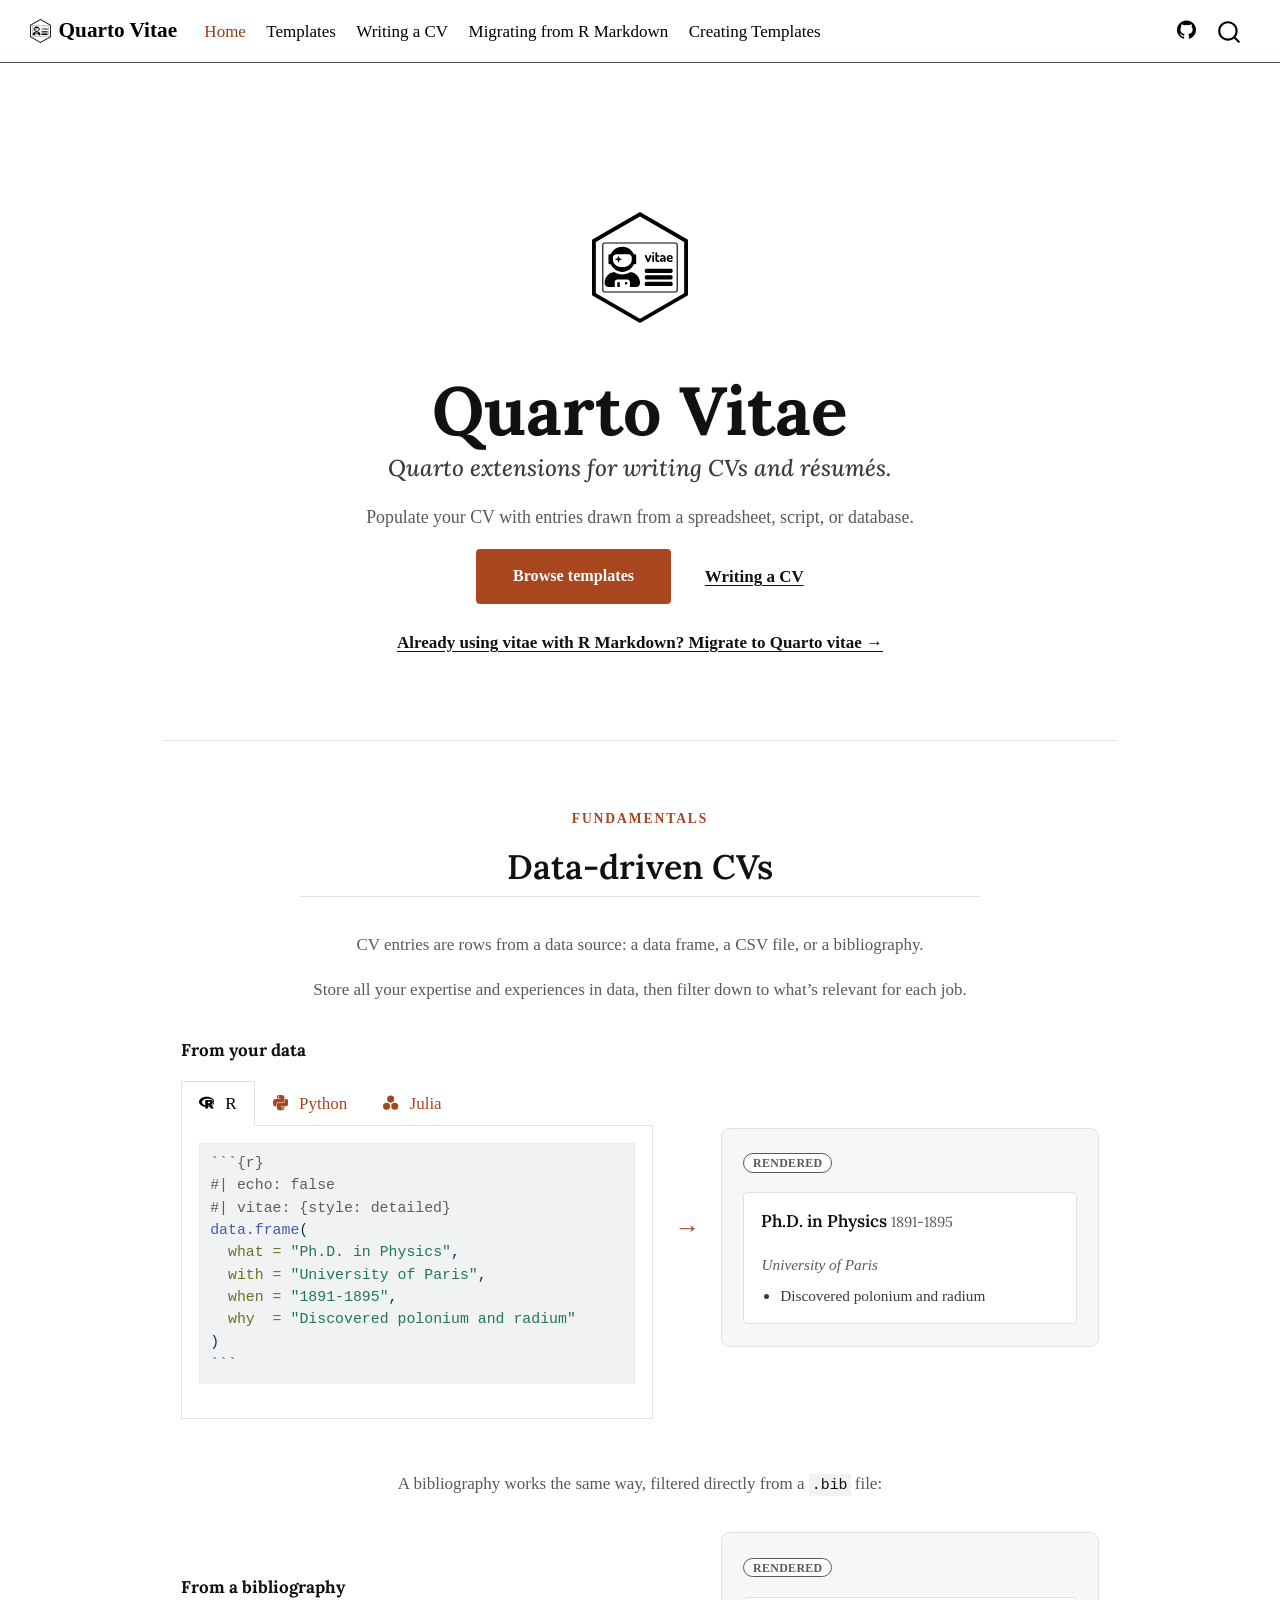
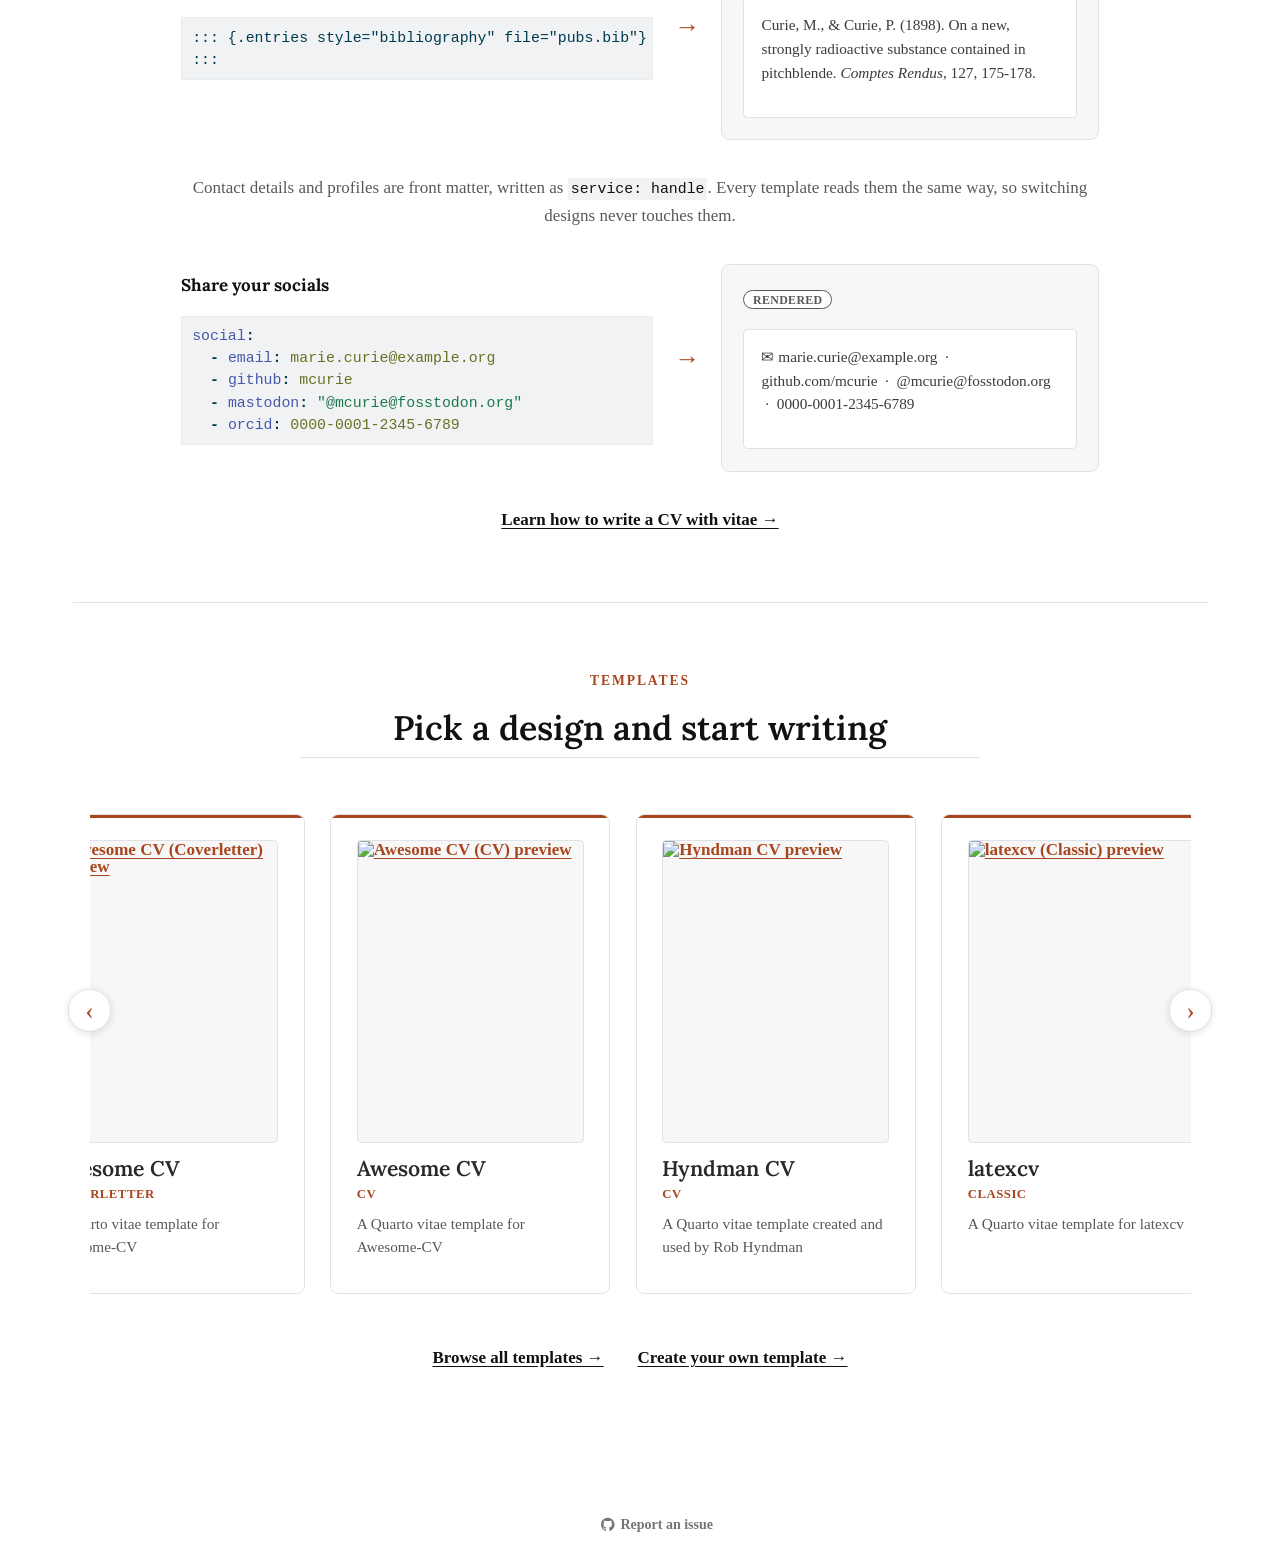
==== commit 6d5e5634: "Built site for gh-pages" ====
--- a/index.html
+++ b/index.html
@@ -359,6 +359,7 @@
 <a href="https://github.com/quarto-vitae/hyndman"><img class="template-preview figure-img" src="https://raw.githubusercontent.com/quarto-vitae/hyndman/main/preview/hyndmancv.png" alt="Hyndman CV preview" loading="lazy"></a>
 <figcaption>
 <h4 class="anchored"><a href="https://github.com/quarto-vitae/hyndman">Hyndman CV</a></h4>
+<p class="carousel-style">CV</p>
 <p>A Quarto vitae template created and used by Rob Hyndman</p>
 </figcaption>
 </figure>
@@ -434,6 +435,42 @@
   }
   c.querySelector(".carousel-prev").addEventListener("click", function () { step(-1); });
   c.querySelector(".carousel-next").addEventListener("click", function () { step(1); });
+
+  // Slow continuous auto-scroll on the landing page only. Pauses while the
+  // pointer, focus or a touch is on the carousel, and is skipped entirely
+  // for people who prefer reduced motion.
+  if (!c.closest(".landing-templates")) return;
+  if (window.matchMedia("(prefers-reduced-motion: reduce)").matches) return;
+  var SPEED = 30; // pixels per second
+  var paused = false, pos = 0, last = null;
+  function setPaused(p) {
+    paused = p;
+    last = null;
+    if (!p) pos = track.scrollLeft;
+  }
+  function tick(t) {
+    if (!paused) {
+      if (last !== null) {
+        pos += SPEED * (t - last) / 1000;
+        var max = track.scrollWidth - track.clientWidth;
+        if (pos >= max) pos = 0;
+        track.scrollLeft = pos;
+      }
+      last = t;
+    }
+    requestAnimationFrame(tick);
+  }
+  ["mouseenter", "focusin", "touchstart"].forEach(function (e) {
+    c.addEventListener(e, function () { setPaused(true); }, { passive: true });
+  });
+  ["mouseleave", "focusout", "touchend"].forEach(function (e) {
+    c.addEventListener(e, function () { setPaused(false); }, { passive: true });
+  });
+  // Keep scroll snapping off for good: re-enabling it on pause would snap
+  // the track back to the nearest card edge.
+  track.classList.add("is-auto");
+  setPaused(false);
+  requestAnimationFrame(tick);
 });
 </script>
 <div class="landing-templates-footer">
--- a/styles.css
+++ b/styles.css
@@ -359,6 +359,11 @@
   padding: 0.25rem 0.25rem 1rem;
 }
 
+.carousel-track.is-auto {
+  scroll-snap-type: none;
+  scroll-behavior: auto;
+}
+
 .carousel-slide {
   position: relative;
   flex: 0 0 min(280px, 80%);
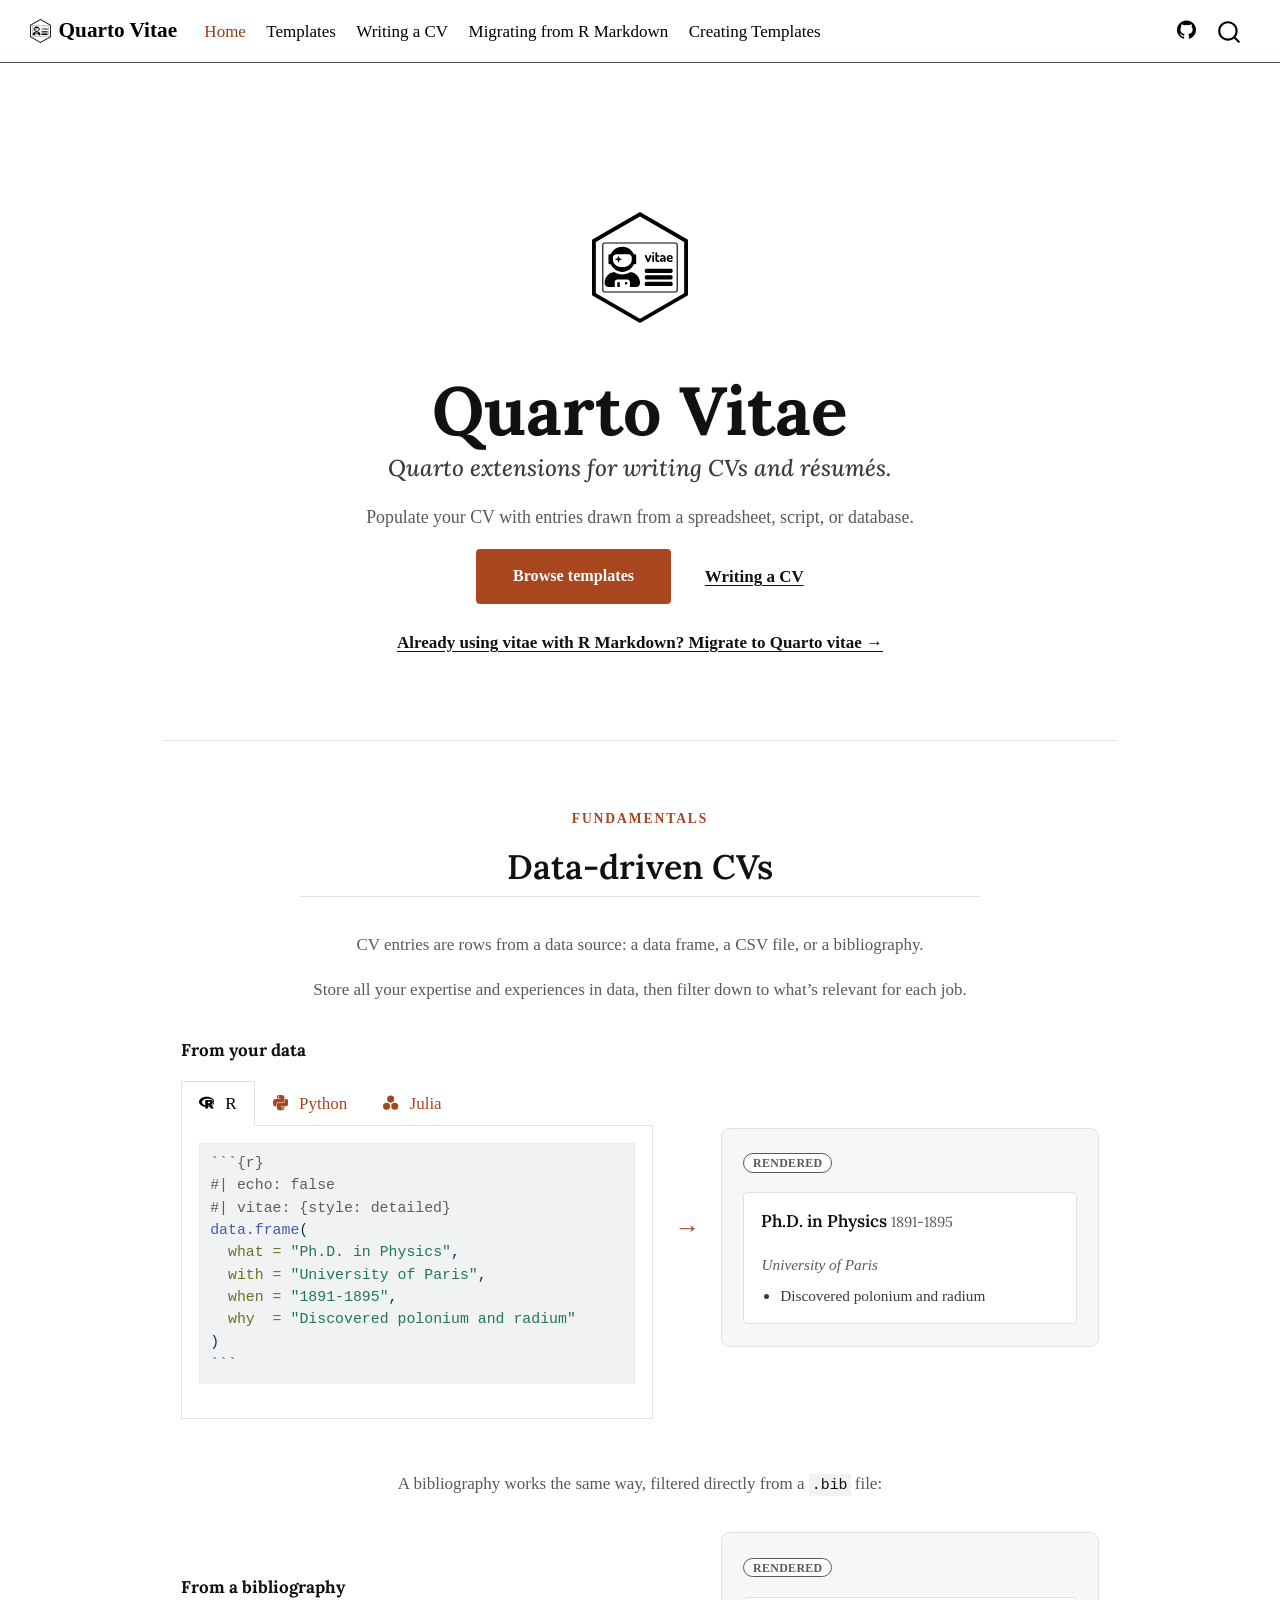
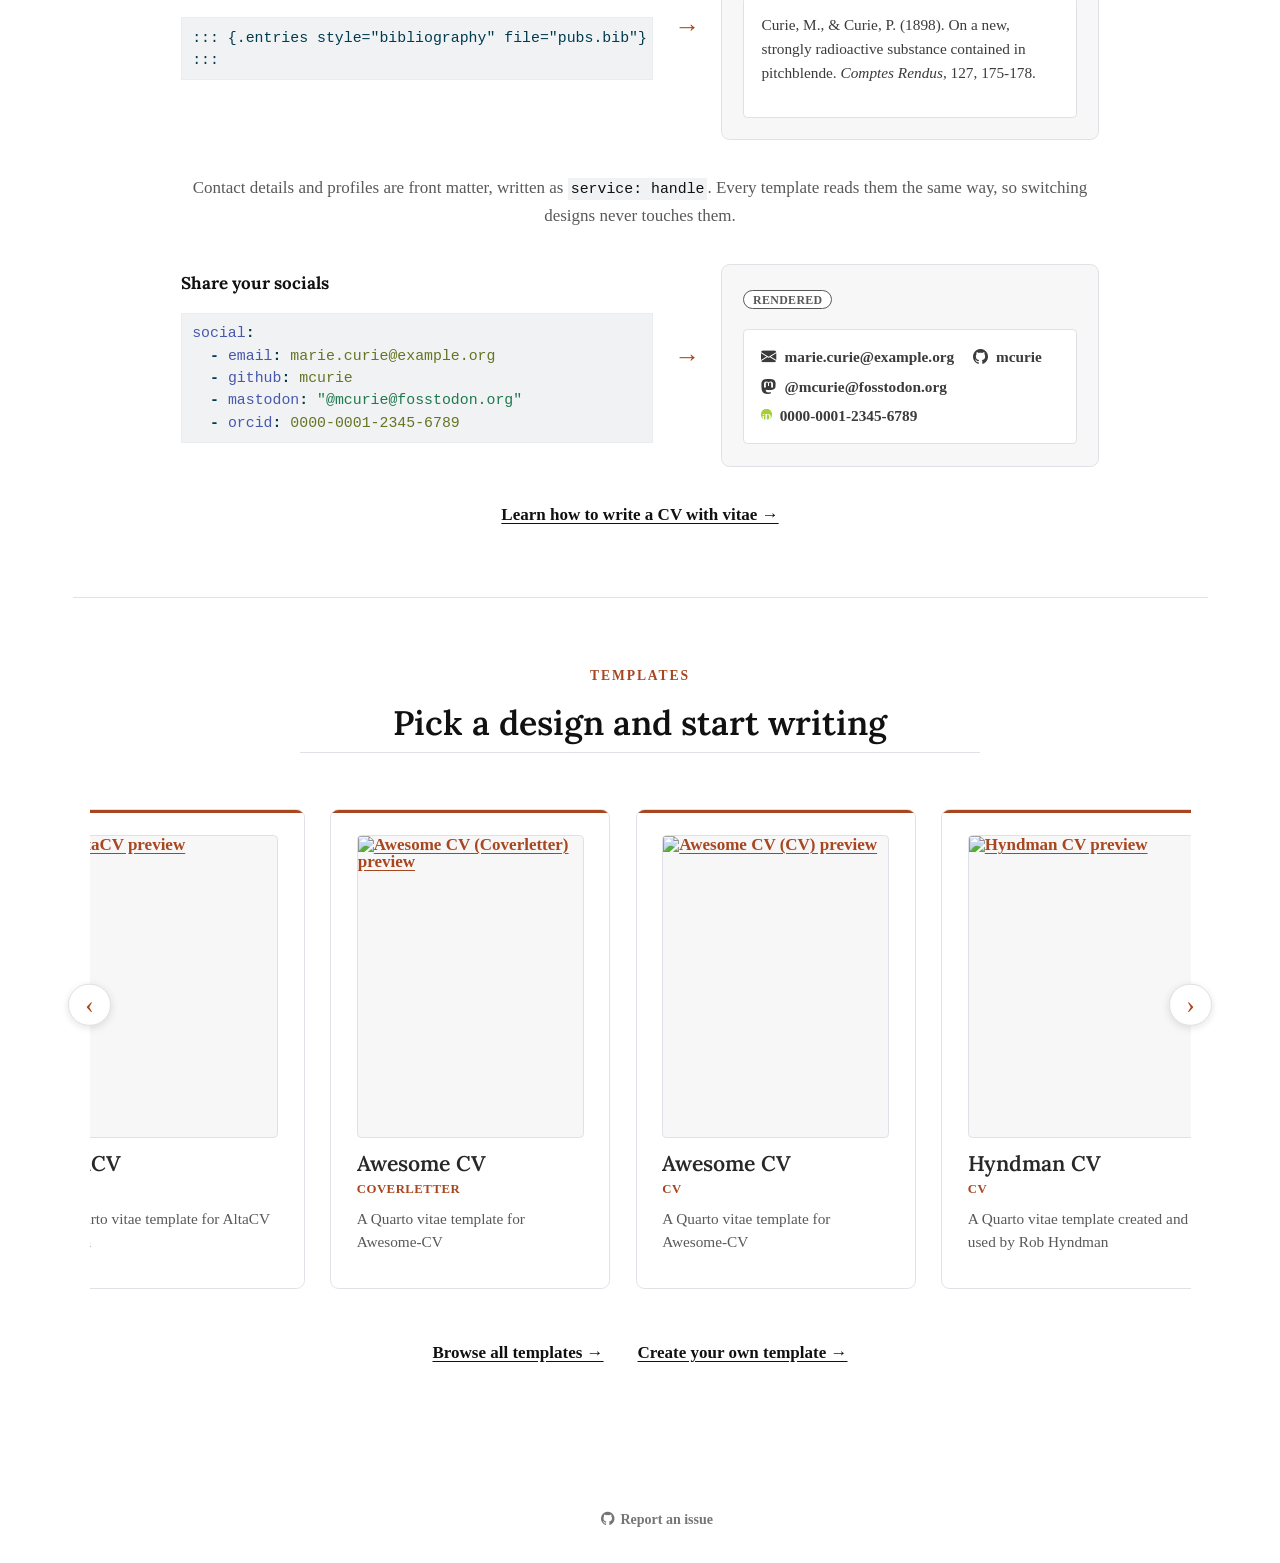
==== commit fee11a72: "Built site for gh-pages" ====
--- a/index.html
+++ b/index.html
@@ -321,8 +321,8 @@
 </div>
 <div class="fundamentals-preview">
 <p><span class="template-badge">Rendered</span></p>
-<div class="cv-bib">
-<p>✉ marie.curie@example.org &nbsp;·&nbsp; github.com/mcurie &nbsp;·&nbsp; <span class="citation" data-cites="mcurie">@mcurie</span><span class="citation" data-cites="fosstodon.org">@fosstodon.org</span> &nbsp;·&nbsp; 0000-0001-2345-6789</p>
+<div class="cv-bib cv-social">
+<p><a href="mailto:marie.curie@example.org"><i class="bi bi-envelope-fill"></i> marie.curie@example.org</a> <a href="https://github.com/mcurie"><i class="bi bi-github"></i> mcurie</a> <a href="https://fosstodon.org/@mcurie"><i class="bi bi-mastodon"></i> @mcurie@fosstodon.org</a> <a href="https://orcid.org/0000-0001-2345-6789"><span class="orcid-icon">iD</span> 0000-0001-2345-6789</a></p>
 </div>
 </div>
 </div>
@@ -340,6 +340,14 @@
 <button class="carousel-btn carousel-prev" type="button" aria-label="Previous template">‹</button>
 <div class="carousel-track" tabindex="0">
 <figure class="carousel-slide figure">
+<a href="https://github.com/quarto-vitae/altacv"><img class="template-preview figure-img" src="https://raw.githubusercontent.com/quarto-vitae/altacv/main/preview/altacv.png" alt="AltaCV preview" loading="lazy"></a>
+<figcaption>
+<h4 class="anchored"><a href="https://github.com/quarto-vitae/altacv">AltaCV</a></h4>
+<p class="carousel-style">CV</p>
+<p>A Quarto vitae template for AltaCV design</p>
+</figcaption>
+</figure>
+<figure class="carousel-slide figure">
 <a href="https://github.com/quarto-vitae/awesomecv"><img class="template-preview figure-img" src="https://raw.githubusercontent.com/quarto-vitae/awesomecv/main/preview/coverletter.png" alt="Awesome CV (Coverletter) preview" loading="lazy"></a>
 <figcaption>
 <h4 class="anchored"><a href="https://github.com/quarto-vitae/awesomecv">Awesome CV</a></h4>
@@ -364,6 +372,14 @@
 </figcaption>
 </figure>
 <figure class="carousel-slide figure">
+<a href="https://github.com/quarto-vitae/jarocki"><img class="template-preview figure-img" src="https://raw.githubusercontent.com/quarto-vitae/jarocki/main/preview/jarocki.png" alt="Jarocki CV preview" loading="lazy"></a>
+<figcaption>
+<h4 class="anchored"><a href="https://github.com/quarto-vitae/jarocki">Jarocki CV</a></h4>
+<p class="carousel-style">CV</p>
+<p>A Quarto vitae template for BartoszJarocki's CV design</p>
+</figcaption>
+</figure>
+<figure class="carousel-slide figure">
 <a href="https://github.com/quarto-vitae/latexcv"><img class="template-preview figure-img" src="https://raw.githubusercontent.com/quarto-vitae/latexcv/main/preview/classic.png" alt="latexcv (Classic) preview" loading="lazy"></a>
 <figcaption>
 <h4 class="anchored"><a href="https://github.com/quarto-vitae/latexcv">latexcv</a></h4>
@@ -417,6 +433,30 @@
 <h4 class="anchored"><a href="https://github.com/quarto-vitae/latexcv">latexcv</a></h4>
 <p class="carousel-style">Twocolumn</p>
 <p>A Quarto vitae template for latexcv</p>
+</figcaption>
+</figure>
+<figure class="carousel-slide figure">
+<a href="https://github.com/quarto-vitae/luxsleek"><img class="template-preview figure-img" src="https://raw.githubusercontent.com/quarto-vitae/luxsleek/main/preview/cv.png" alt="LuxSleek CV preview" loading="lazy"></a>
+<figcaption>
+<h4 class="anchored"><a href="https://github.com/quarto-vitae/luxsleek">LuxSleek CV</a></h4>
+<p class="carousel-style">CV</p>
+<p>A Quarto vitae template for the luxsleek CV design</p>
+</figcaption>
+</figure>
+<figure class="carousel-slide figure">
+<a href="https://github.com/quarto-vitae/billryan"><img class="template-preview figure-img" src="https://raw.githubusercontent.com/quarto-vitae/billryan/main/preview/cv.png" alt="Résumé preview" loading="lazy"></a>
+<figcaption>
+<h4 class="anchored"><a href="https://github.com/quarto-vitae/billryan">Résumé</a></h4>
+<p class="carousel-style">CV</p>
+<p>A Quarto vitae template for billryan's CV design</p>
+</figcaption>
+</figure>
+<figure class="carousel-slide figure">
+<a href="https://github.com/quarto-vitae/sb2nov"><img class="template-preview figure-img" src="https://raw.githubusercontent.com/quarto-vitae/sb2nov/main/preview/cv.png" alt="Sourabh's Resume preview" loading="lazy"></a>
+<figcaption>
+<h4 class="anchored"><a href="https://github.com/quarto-vitae/sb2nov">Sourabh's Resume</a></h4>
+<p class="carousel-style">CV</p>
+<p>A Quarto vitae template for sb2nov's CV design</p>
 </figcaption>
 </figure>
 </div>
--- a/styles.css
+++ b/styles.css
@@ -447,3 +447,39 @@
   .carousel-prev { left: 0.25rem; }
   .carousel-next { right: 0.25rem; }
 }
+
+.cv-social p {
+  margin: 0;
+  display: flex;
+  flex-wrap: wrap;
+  gap: 0.35rem 1.1rem;
+}
+
+.cv-social a {
+  color: inherit;
+  text-decoration: none;
+  white-space: nowrap;
+}
+
+.cv-social a:hover {
+  text-decoration: underline;
+}
+
+.cv-social .bi {
+  margin-right: 0.25rem;
+}
+
+.cv-social .orcid-icon {
+  display: inline-block;
+  width: 1.1em;
+  height: 1.1em;
+  margin-right: 0.25rem;
+  border-radius: 50%;
+  background: #a6ce39;
+  color: white;
+  font-size: 0.6em;
+  font-weight: 700;
+  line-height: 1.8em;
+  text-align: center;
+  vertical-align: 0.1em;
+}
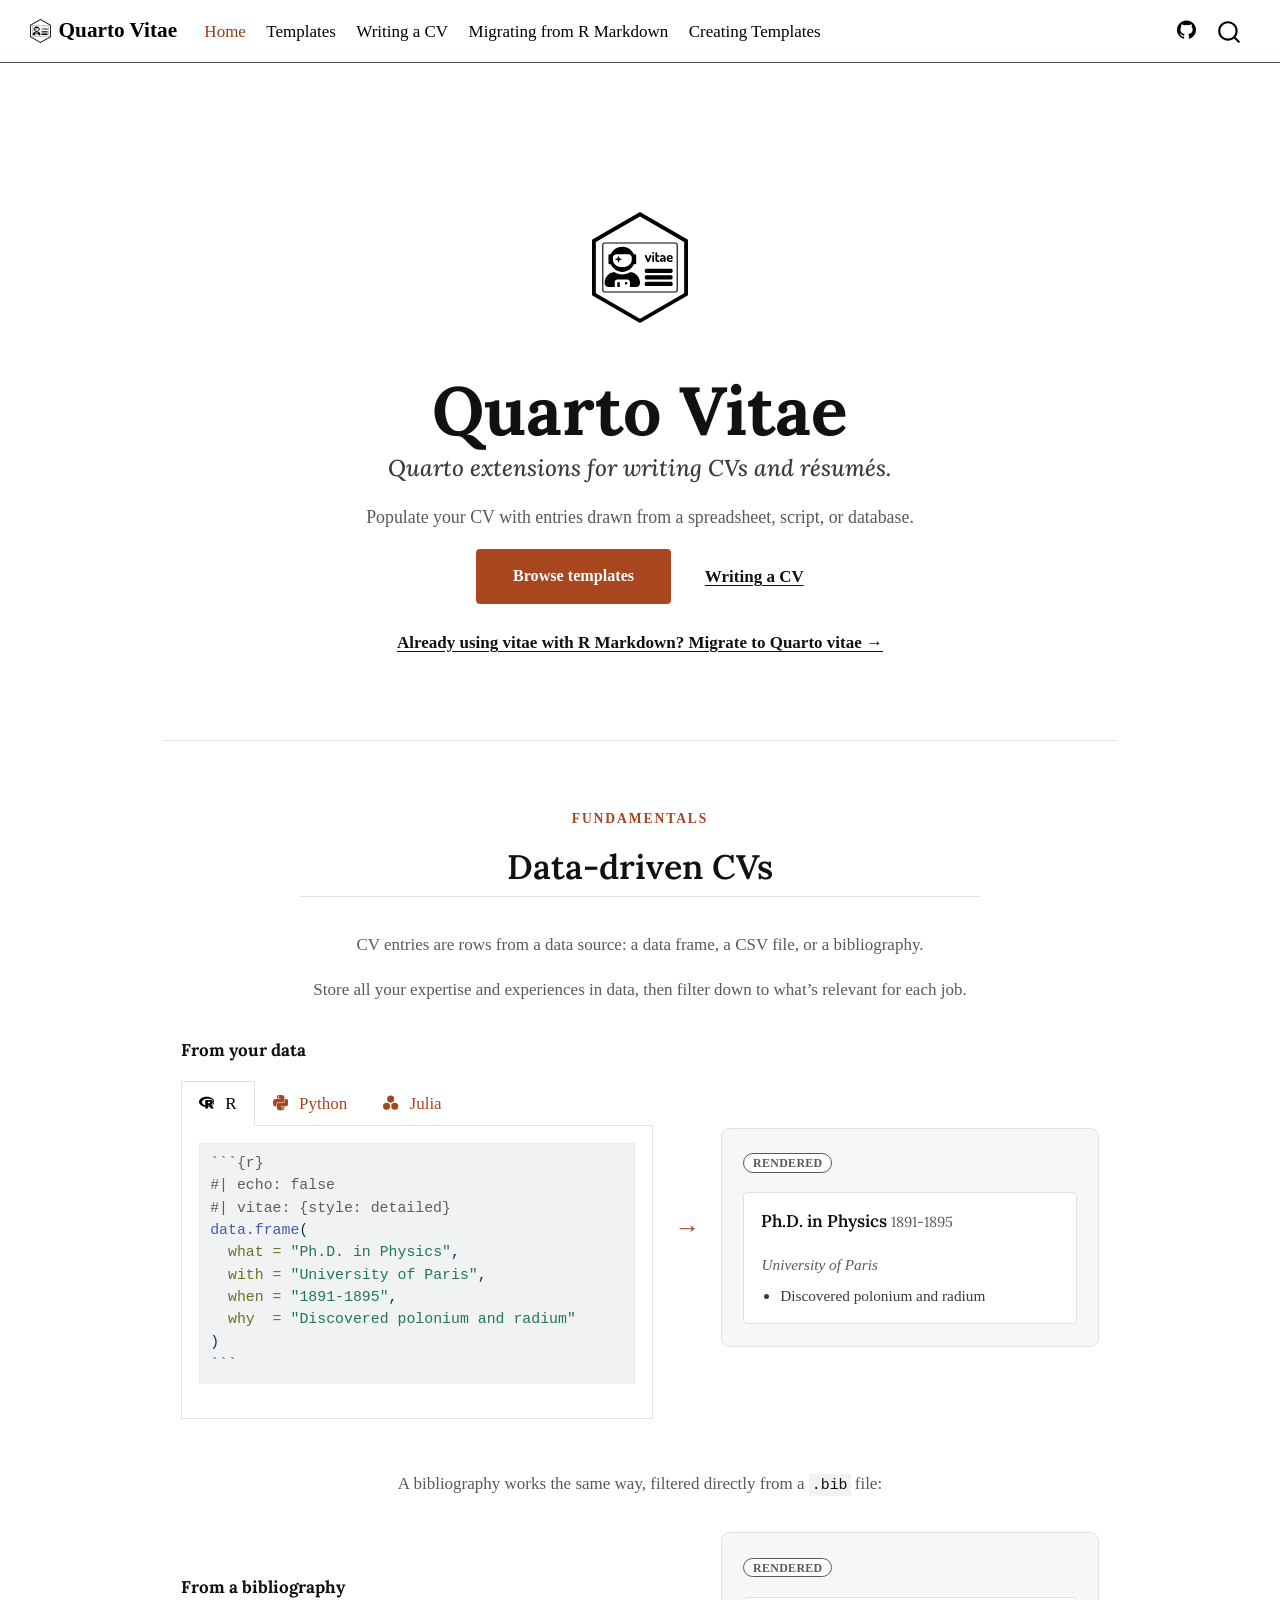
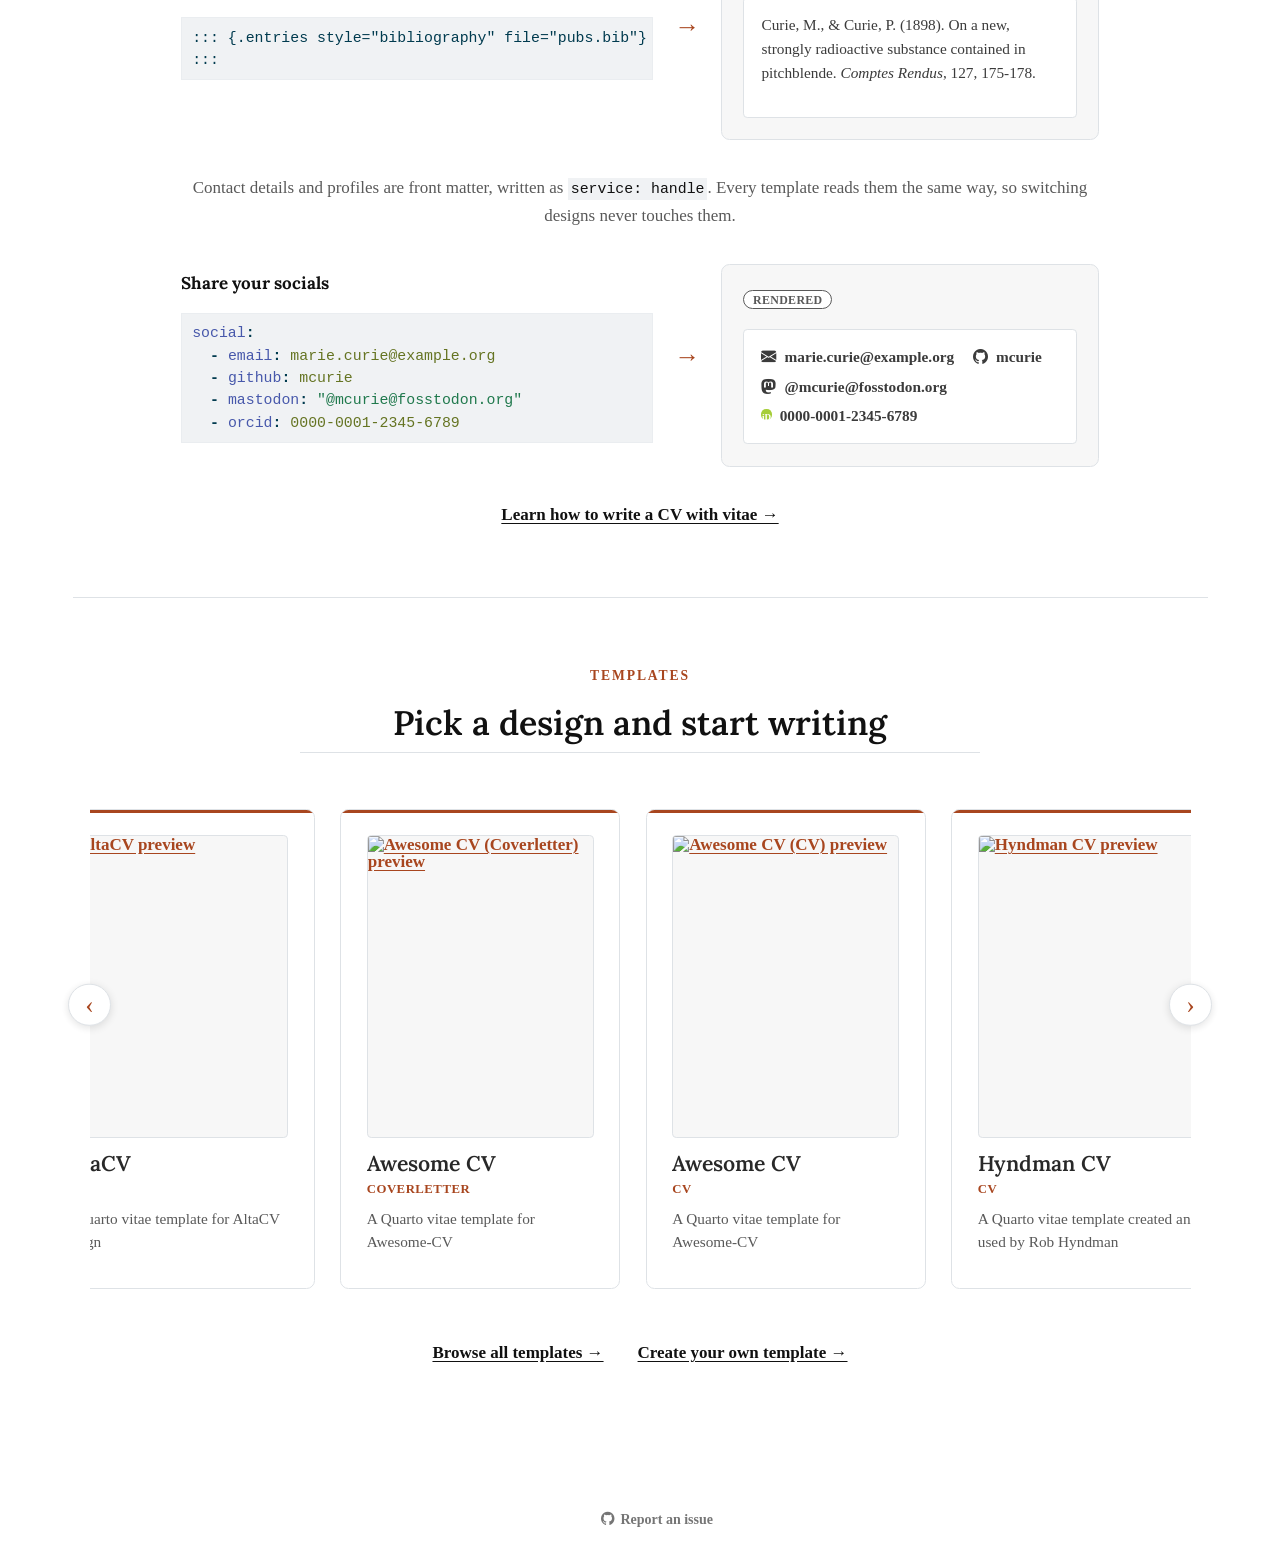
==== commit 478e7652: "Built site for gh-pages" ====
--- a/index.html
+++ b/index.html
@@ -6,8 +6,9 @@
 
 <meta name="viewport" content="width=device-width, initial-scale=1.0, user-scalable=yes">
 
-
-<title>Quarto Vitae</title>
+<meta name="description" content="Write CVs and résumés in Quarto with entries drawn from a spreadsheet, script, or database. Browse templates in multiple styles and render to PDF or HTML.">
+
+<title>Quarto Vitae: data-driven CVs and résumés – Quarto Vitae</title>
 <style>
 /* Default styles provided by pandoc.
 ** See https://pandoc.org/MANUAL.html#variables-for-html for config info.
@@ -116,12 +117,14 @@
 
 
 <link rel="stylesheet" href="styles.css">
-<meta property="og:title" content="– Quarto Vitae">
+<meta property="og:title" content="Quarto Vitae: data-driven CVs and résumés">
+<meta property="og:description" content="Write CVs and résumés in Quarto with entries drawn from a spreadsheet, script, or database. Browse templates in multiple styles and render to PDF or HTML.">
 <meta property="og:image" content="https://quarto-vitae.github.io/images/opengraph.png">
 <meta property="og:site_name" content="Quarto Vitae">
 <meta property="og:image:height" content="630">
 <meta property="og:image:width" content="1200">
-<meta name="twitter:title" content="– Quarto Vitae">
+<meta name="twitter:title" content="Quarto Vitae: data-driven CVs and résumés">
+<meta name="twitter:description" content="Write CVs and résumés in Quarto with entries drawn from a spreadsheet, script, or database. Browse templates in multiple styles and render to PDF or HTML.">
 <meta name="twitter:image" content="https://quarto-vitae.github.io/images/opengraph.png">
 <meta name="twitter:image-height" content="630">
 <meta name="twitter:image-width" content="1200">
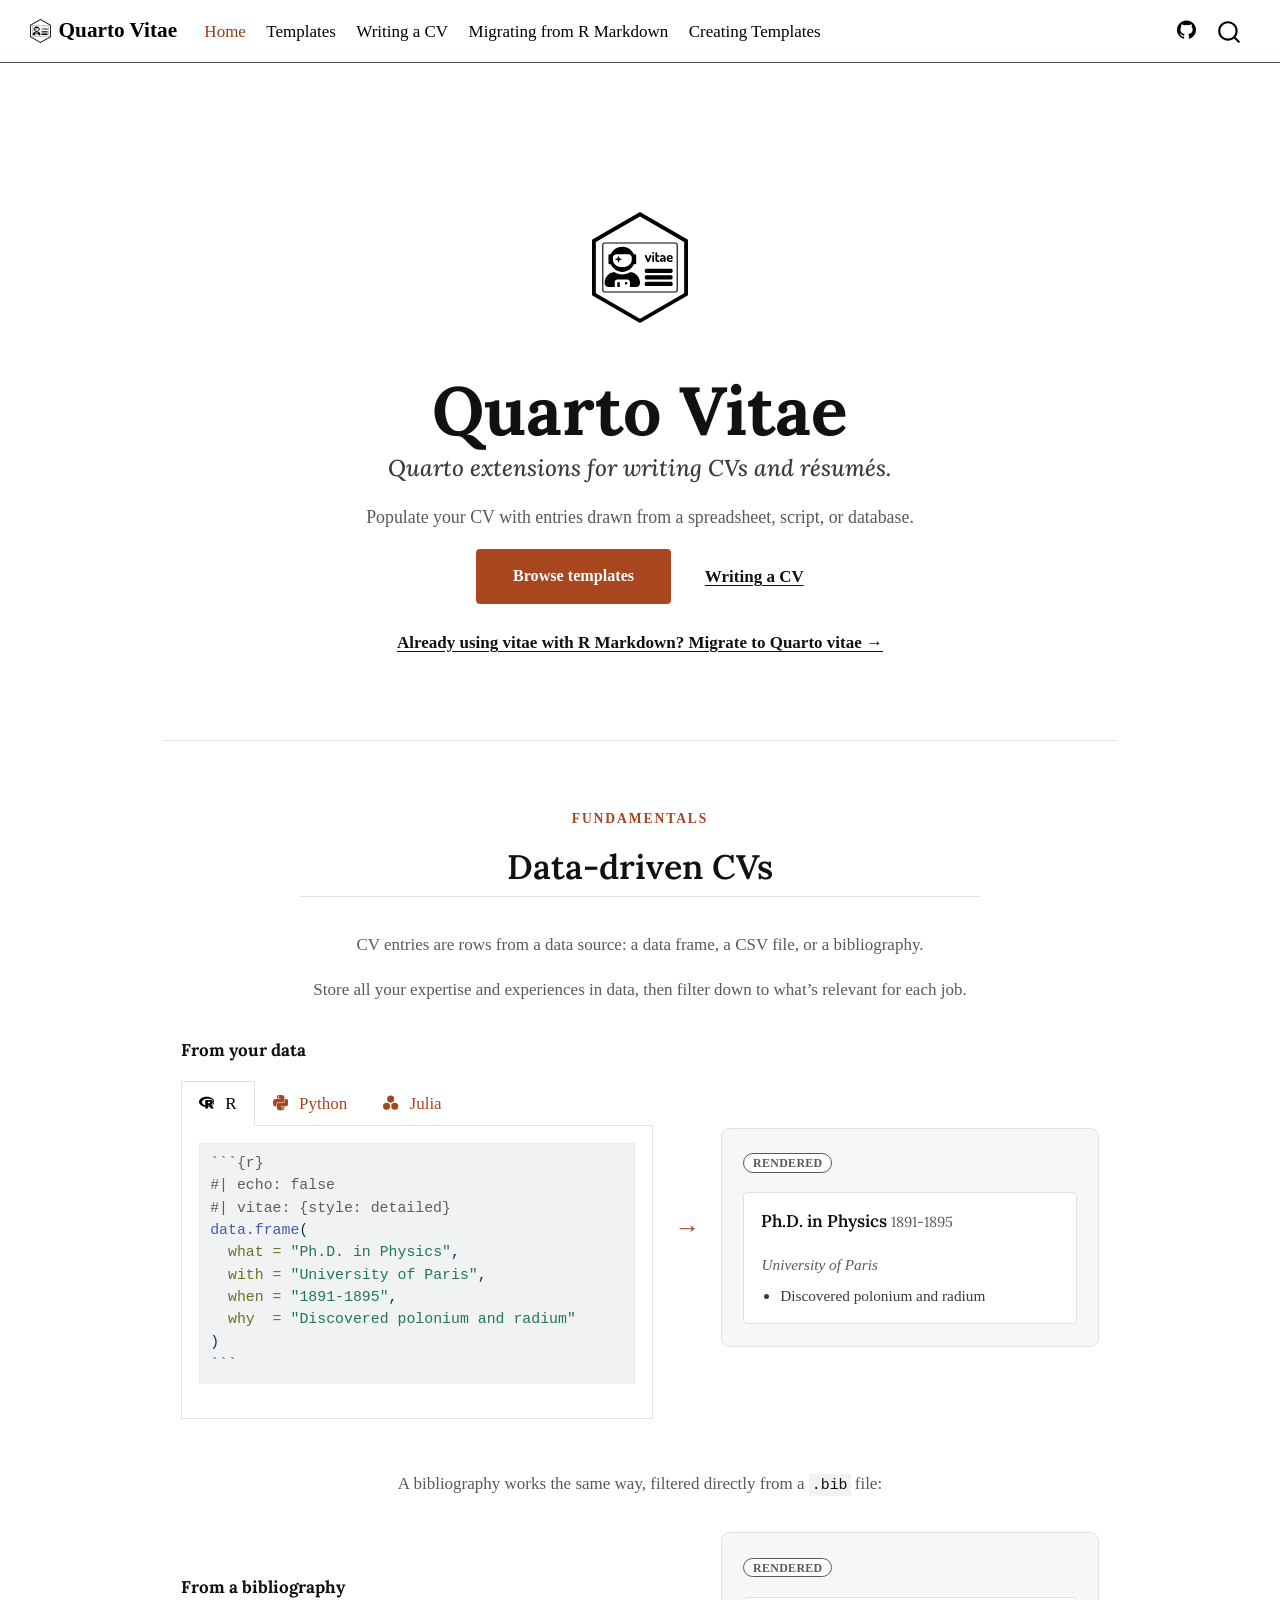
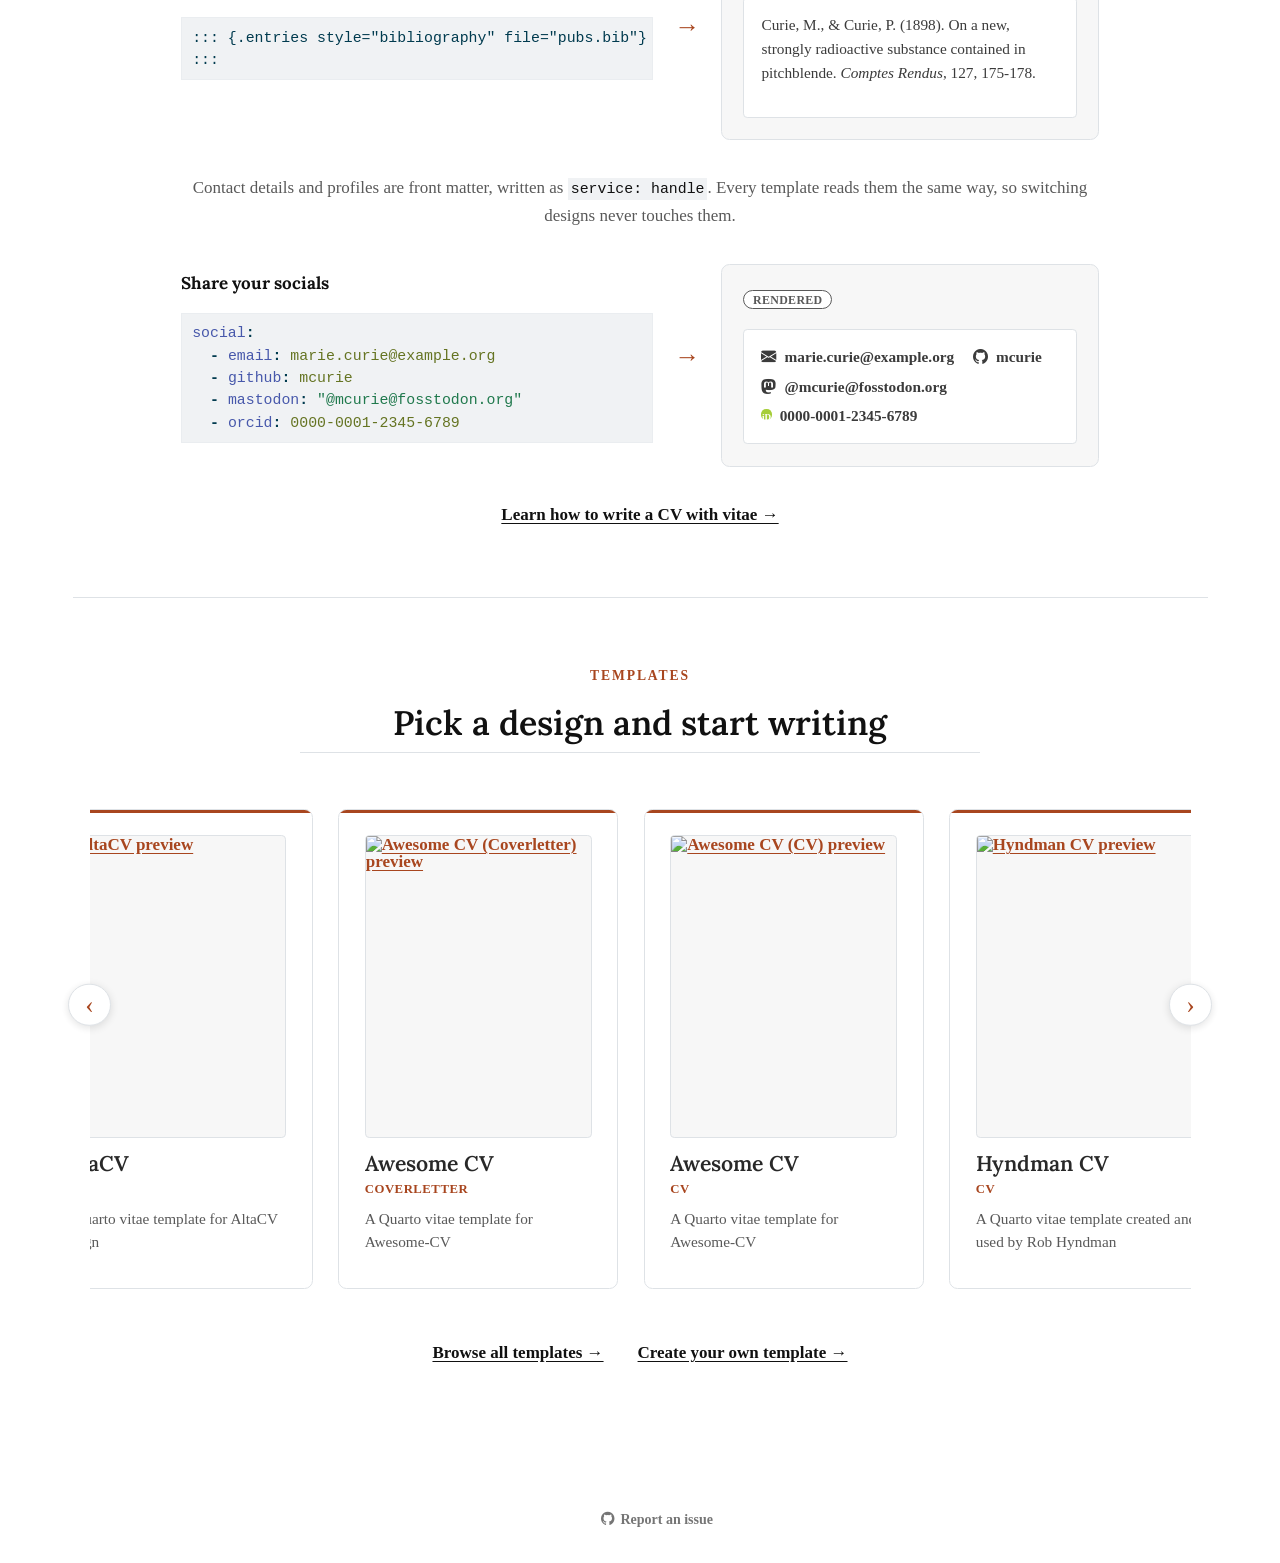
==== commit 6039e555: "Built site for gh-pages" ====
--- a/index.html
+++ b/index.html
@@ -444,6 +444,62 @@
 <h4 class="anchored"><a href="https://github.com/quarto-vitae/luxsleek">LuxSleek CV</a></h4>
 <p class="carousel-style">CV</p>
 <p>A Quarto vitae template for the luxsleek CV design</p>
+</figcaption>
+</figure>
+<figure class="carousel-slide figure">
+<a href="https://github.com/quarto-vitae/moderncv"><img class="template-preview figure-img" src="https://raw.githubusercontent.com/quarto-vitae/moderncv/main/preview/banking.png" alt="moderncv (Banking) preview" loading="lazy"></a>
+<figcaption>
+<h4 class="anchored"><a href="https://github.com/quarto-vitae/moderncv">moderncv</a></h4>
+<p class="carousel-style">Banking</p>
+<p>A Quarto vitae template for the moderncv LaTeX class</p>
+</figcaption>
+</figure>
+<figure class="carousel-slide figure">
+<a href="https://github.com/quarto-vitae/moderncv"><img class="template-preview figure-img" src="https://raw.githubusercontent.com/quarto-vitae/moderncv/main/preview/casual.png" alt="moderncv (Casual) preview" loading="lazy"></a>
+<figcaption>
+<h4 class="anchored"><a href="https://github.com/quarto-vitae/moderncv">moderncv</a></h4>
+<p class="carousel-style">Casual</p>
+<p>A Quarto vitae template for the moderncv LaTeX class</p>
+</figcaption>
+</figure>
+<figure class="carousel-slide figure">
+<a href="https://github.com/quarto-vitae/moderncv"><img class="template-preview figure-img" src="https://raw.githubusercontent.com/quarto-vitae/moderncv/main/preview/classic.png" alt="moderncv (Classic) preview" loading="lazy"></a>
+<figcaption>
+<h4 class="anchored"><a href="https://github.com/quarto-vitae/moderncv">moderncv</a></h4>
+<p class="carousel-style">Classic</p>
+<p>A Quarto vitae template for the moderncv LaTeX class</p>
+</figcaption>
+</figure>
+<figure class="carousel-slide figure">
+<a href="https://github.com/quarto-vitae/moderncv"><img class="template-preview figure-img" src="https://raw.githubusercontent.com/quarto-vitae/moderncv/main/preview/contemporary.png" alt="moderncv (Contemporary) preview" loading="lazy"></a>
+<figcaption>
+<h4 class="anchored"><a href="https://github.com/quarto-vitae/moderncv">moderncv</a></h4>
+<p class="carousel-style">Contemporary</p>
+<p>A Quarto vitae template for the moderncv LaTeX class</p>
+</figcaption>
+</figure>
+<figure class="carousel-slide figure">
+<a href="https://github.com/quarto-vitae/moderncv"><img class="template-preview figure-img" src="https://raw.githubusercontent.com/quarto-vitae/moderncv/main/preview/coverletter.png" alt="moderncv (Coverletter) preview" loading="lazy"></a>
+<figcaption>
+<h4 class="anchored"><a href="https://github.com/quarto-vitae/moderncv">moderncv</a></h4>
+<p class="carousel-style">Coverletter</p>
+<p>A Quarto vitae template for the moderncv LaTeX class</p>
+</figcaption>
+</figure>
+<figure class="carousel-slide figure">
+<a href="https://github.com/quarto-vitae/moderncv"><img class="template-preview figure-img" src="https://raw.githubusercontent.com/quarto-vitae/moderncv/main/preview/fancy.png" alt="moderncv (Fancy) preview" loading="lazy"></a>
+<figcaption>
+<h4 class="anchored"><a href="https://github.com/quarto-vitae/moderncv">moderncv</a></h4>
+<p class="carousel-style">Fancy</p>
+<p>A Quarto vitae template for the moderncv LaTeX class</p>
+</figcaption>
+</figure>
+<figure class="carousel-slide figure">
+<a href="https://github.com/quarto-vitae/moderncv"><img class="template-preview figure-img" src="https://raw.githubusercontent.com/quarto-vitae/moderncv/main/preview/oldstyle.png" alt="moderncv (Oldstyle) preview" loading="lazy"></a>
+<figcaption>
+<h4 class="anchored"><a href="https://github.com/quarto-vitae/moderncv">moderncv</a></h4>
+<p class="carousel-style">Oldstyle</p>
+<p>A Quarto vitae template for the moderncv LaTeX class</p>
 </figcaption>
 </figure>
 <figure class="carousel-slide figure">
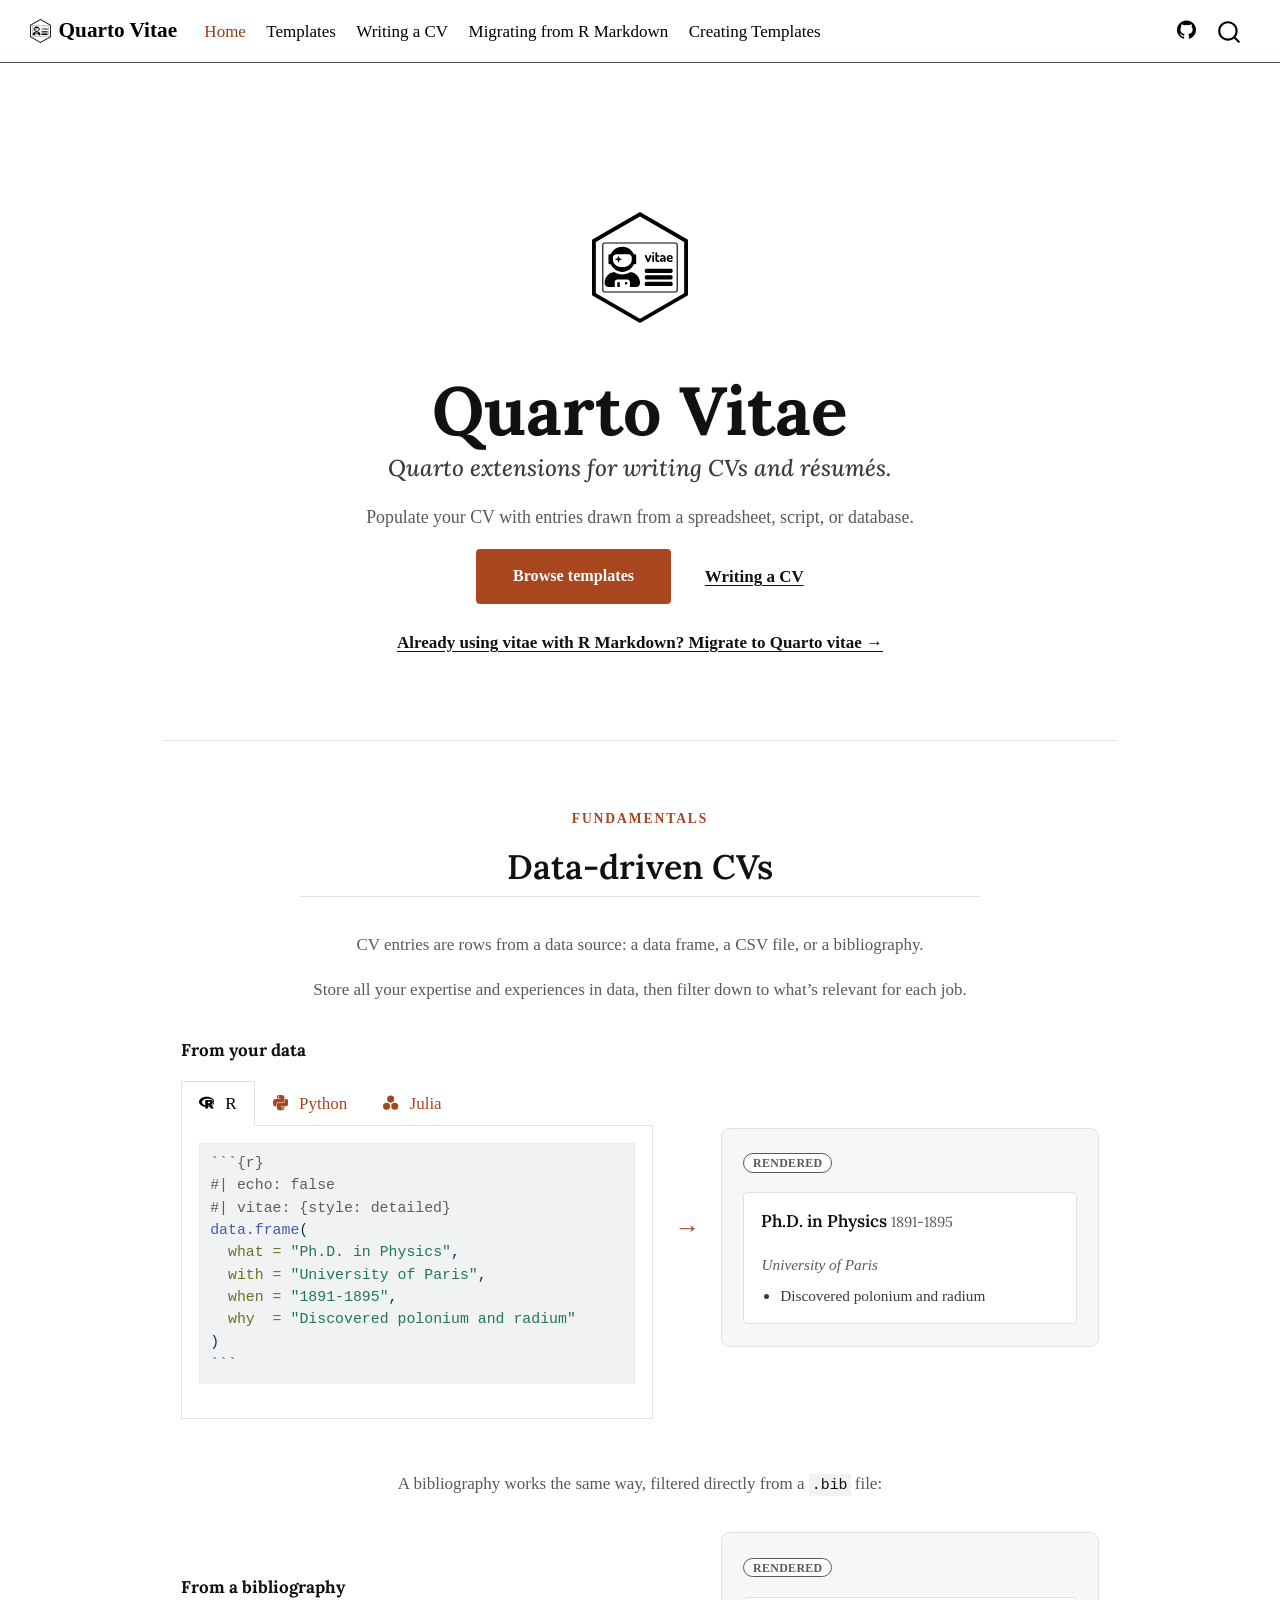
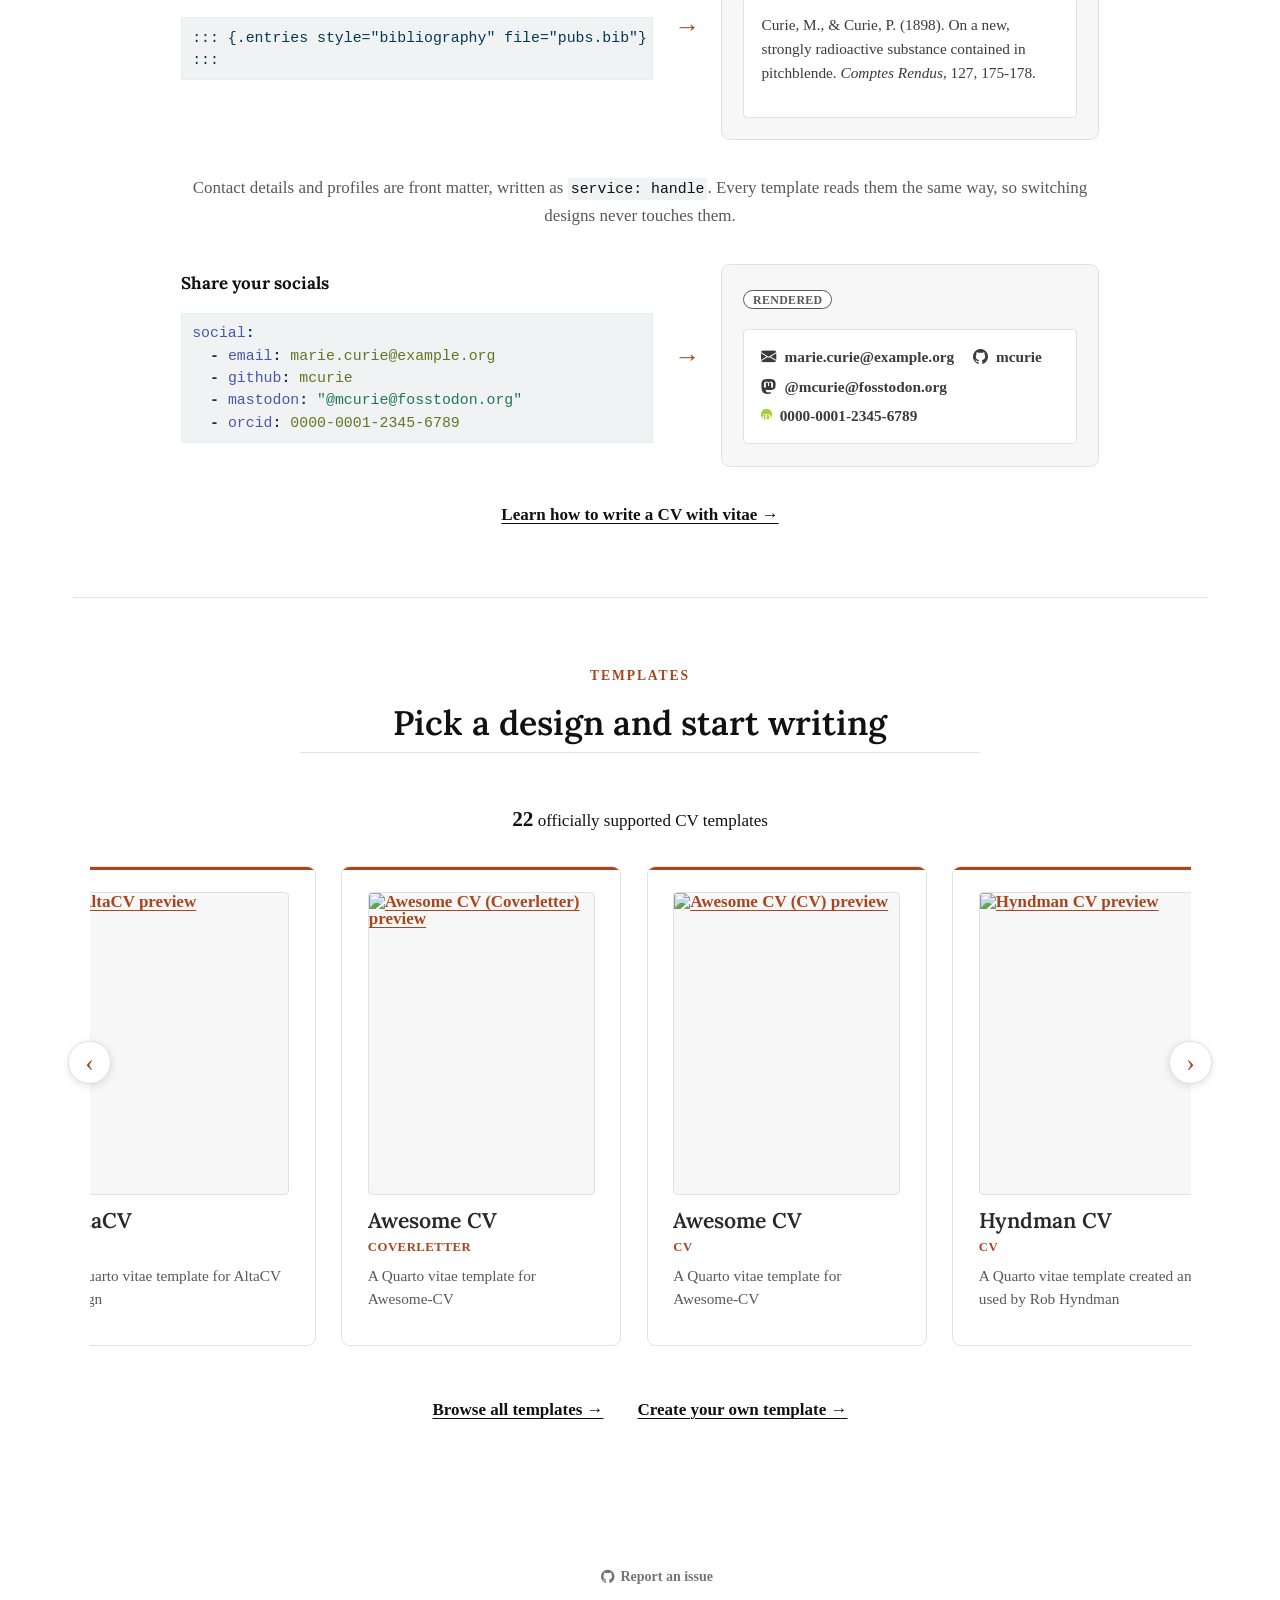
==== commit e5cc40e7: "Built site for gh-pages" ====
--- a/index.html
+++ b/index.html
@@ -337,6 +337,10 @@
 <section id="pick-a-design-and-start-writing" class="level2">
 <h2 class="anchored" data-anchor-id="pick-a-design-and-start-writing">Pick a design and start writing</h2>
 </section>
+</div>
+<div class="templates-count">
+<!-- Generated by scripts/generate-templates.sh. Do not edit by hand. -->
+<p><span class="templates-count-number">22</span> officially supported CV templates</p>
 </div>
 <!-- Generated by scripts/generate-templates.sh. Do not edit by hand. -->
 <div class="template-carousel" data-template-carousel="">
--- a/styles.css
+++ b/styles.css
@@ -483,3 +483,19 @@
   text-align: center;
   vertical-align: 0.1em;
 }
+
+.templates-count {
+  text-align: center;
+  margin: 0 auto 1.5rem;
+  color: var(--bs-secondary-color, #6c757d);
+}
+
+.templates-count p {
+  margin: 0;
+}
+
+.templates-count-number {
+  font-weight: 700;
+  font-size: 1.25em;
+  color: var(--bs-body-color);
+}
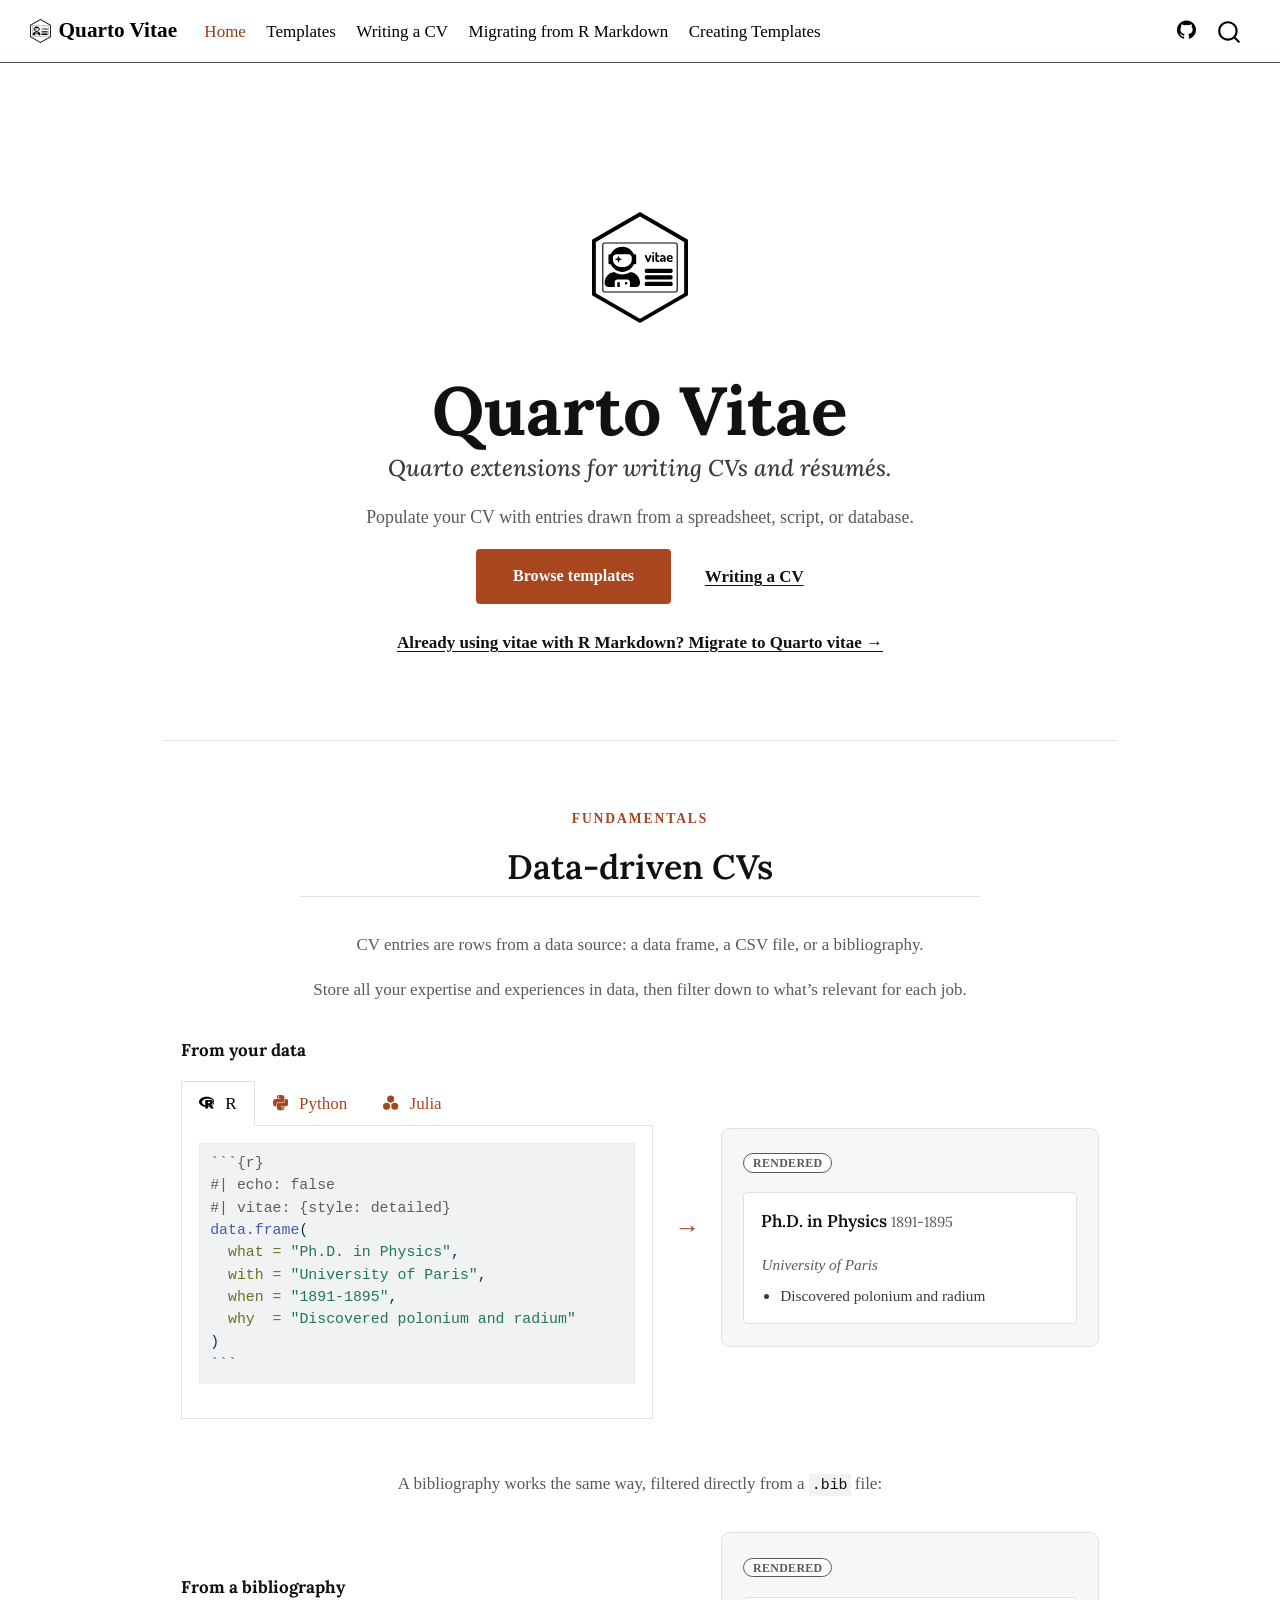
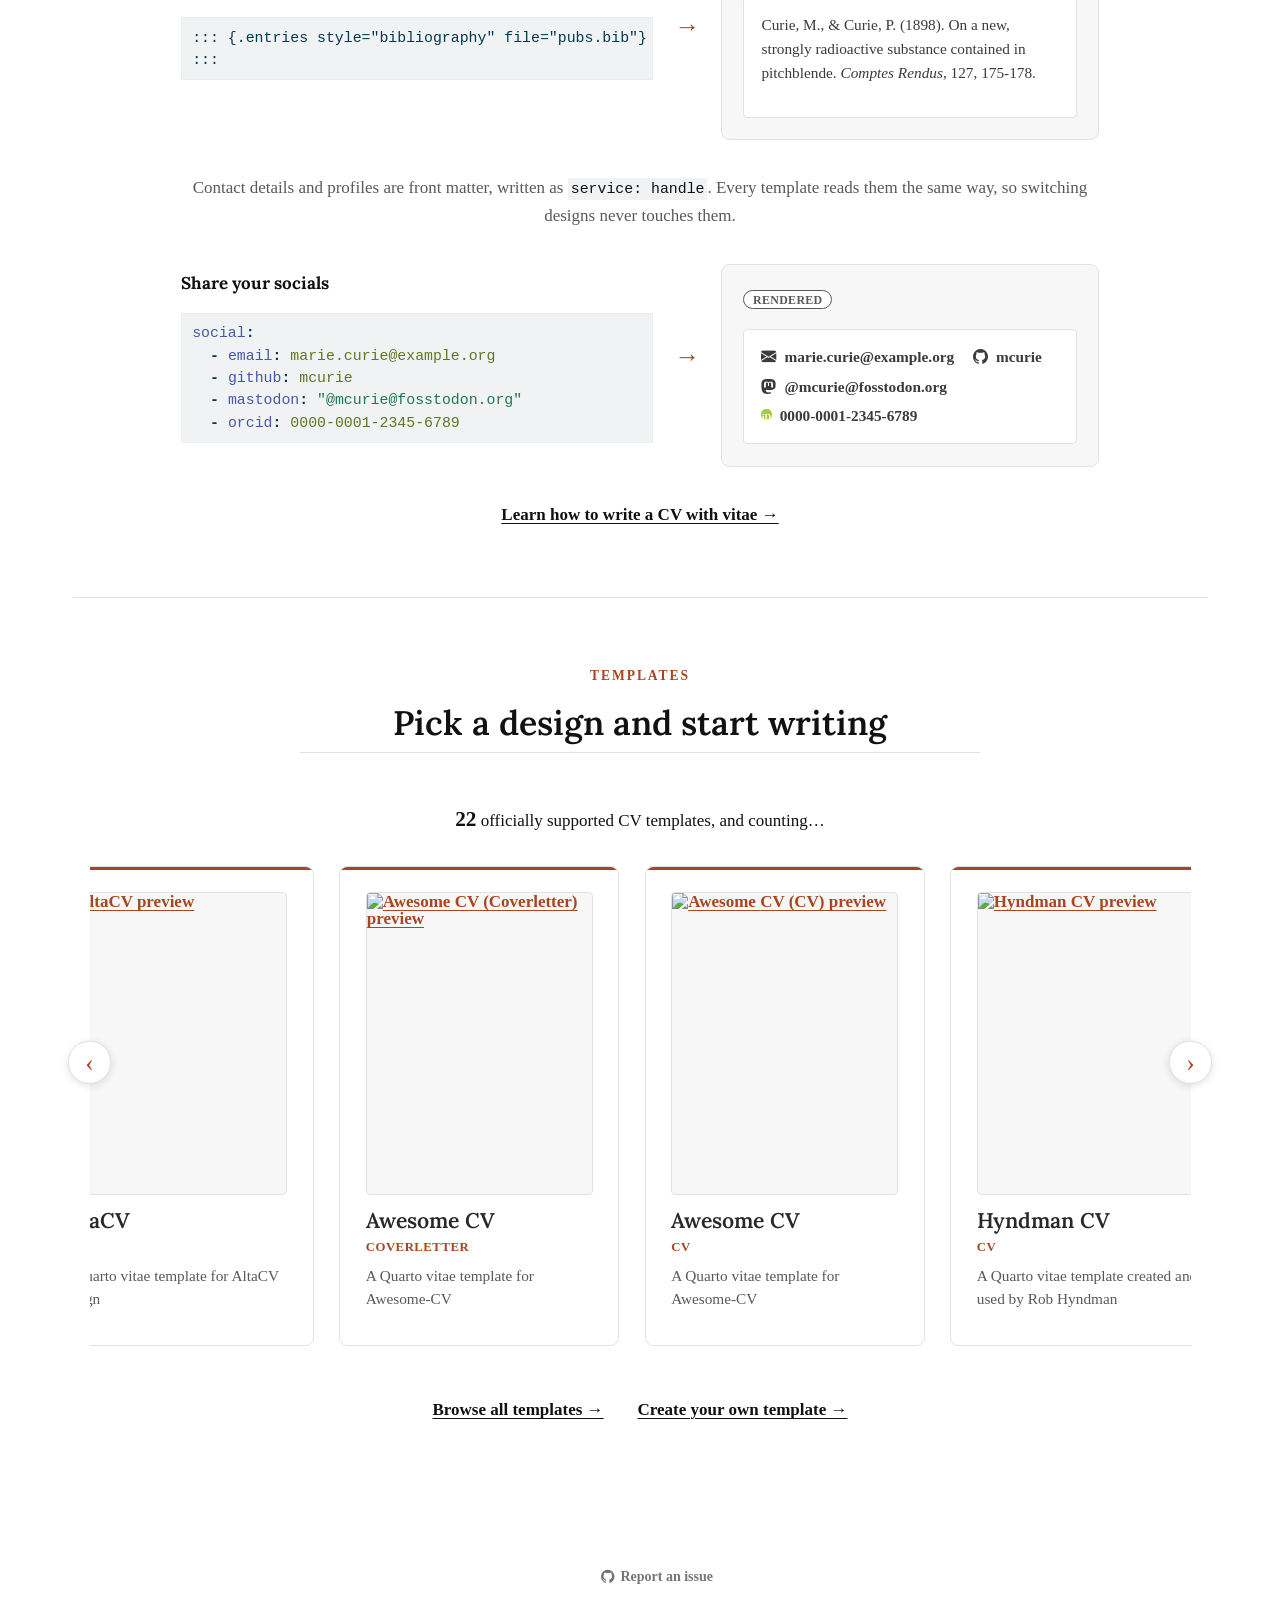
==== commit cb2d436b: "Built site for gh-pages" ====
--- a/index.html
+++ b/index.html
@@ -340,7 +340,7 @@
 </div>
 <div class="templates-count">
 <!-- Generated by scripts/generate-templates.sh. Do not edit by hand. -->
-<p><span class="templates-count-number">22</span> officially supported CV templates</p>
+<p><span class="templates-count-number">22</span> officially supported CV templates, and counting…</p>
 </div>
 <!-- Generated by scripts/generate-templates.sh. Do not edit by hand. -->
 <div class="template-carousel" data-template-carousel="">
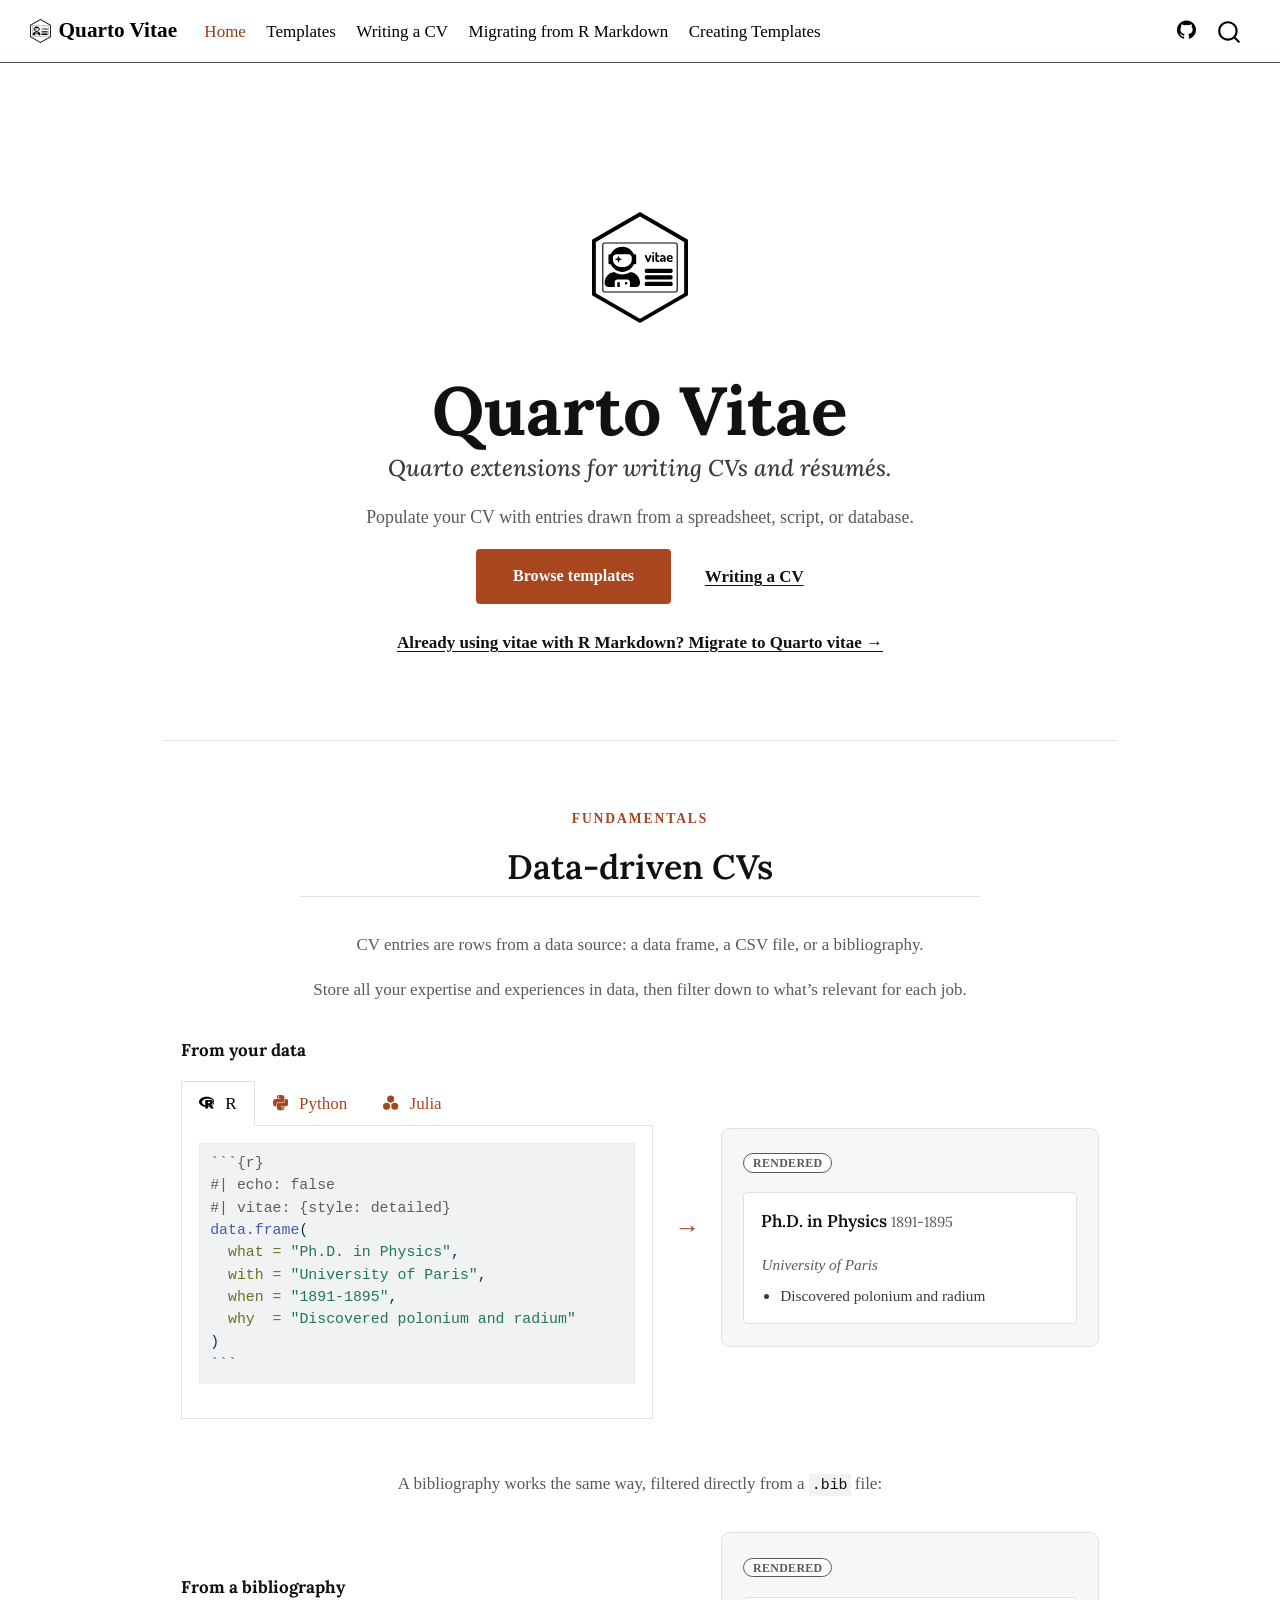
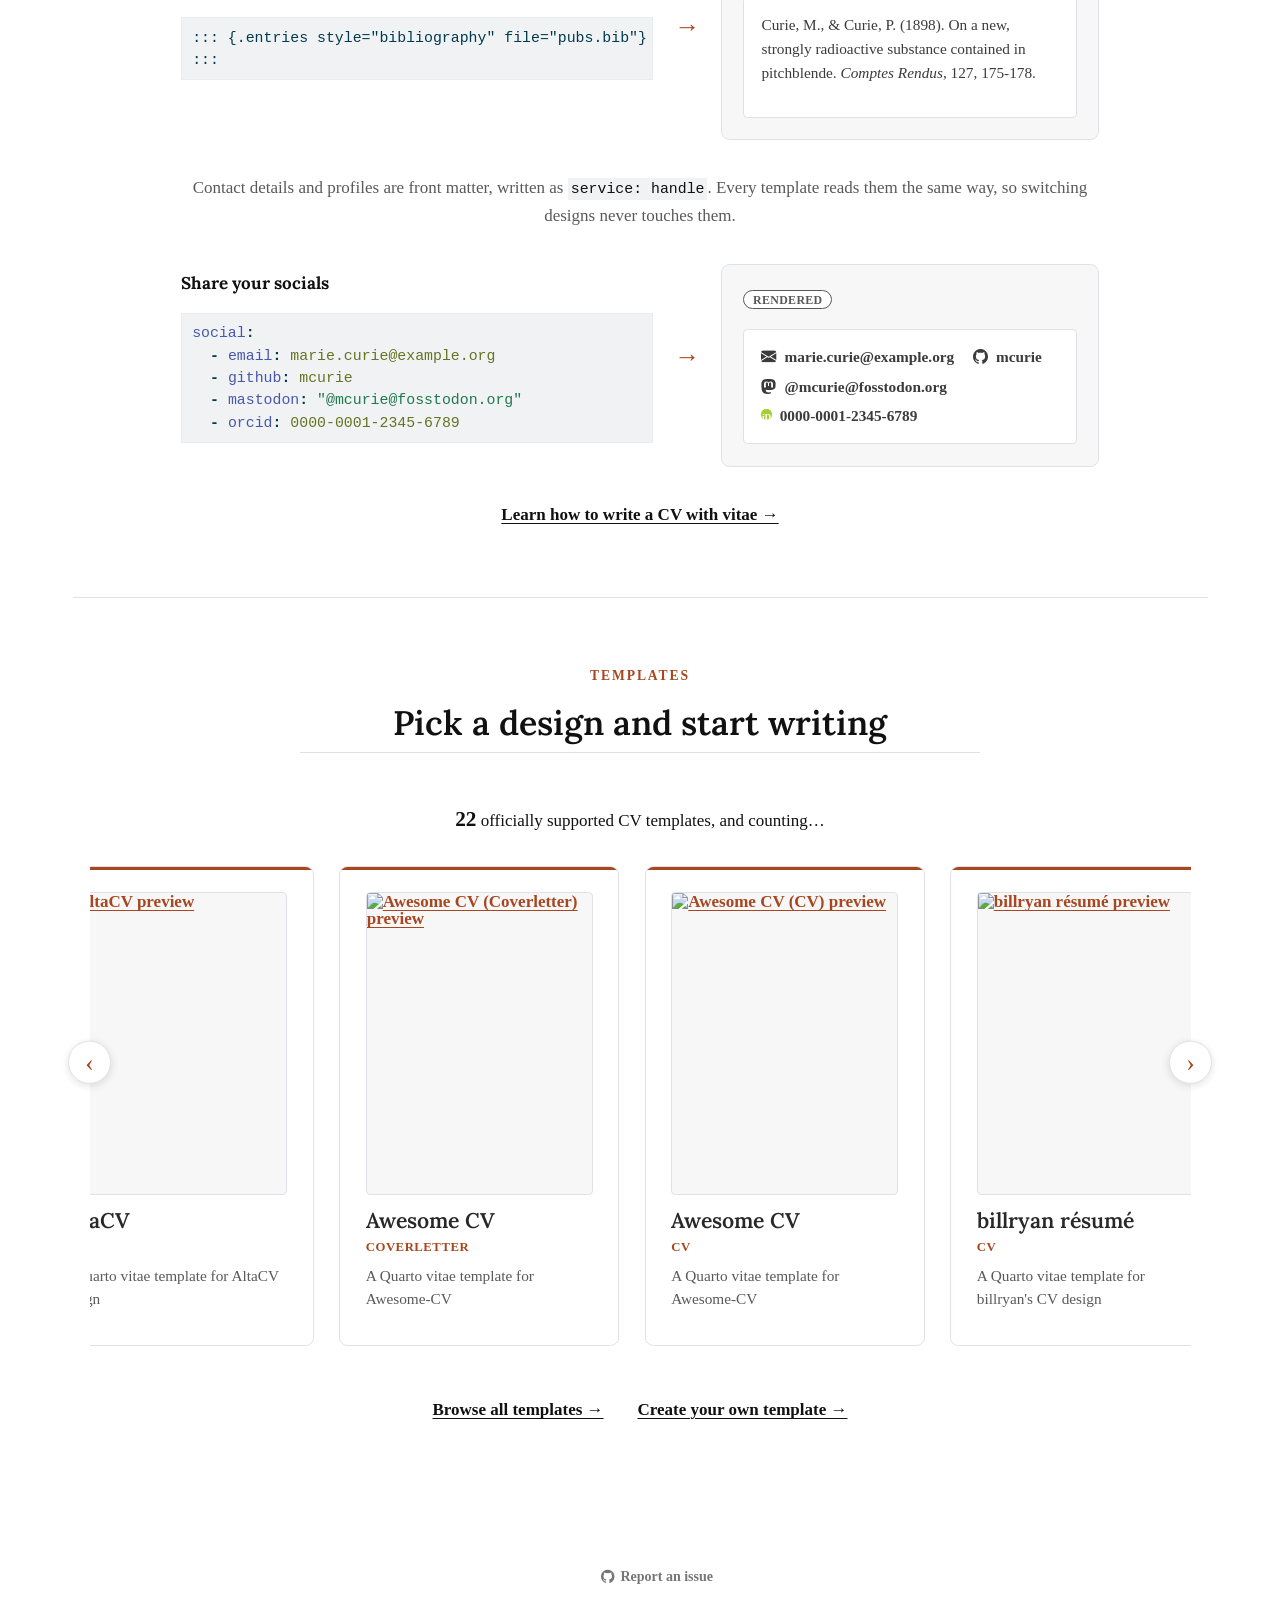
==== commit a1436183: "Built site for gh-pages" ====
--- a/index.html
+++ b/index.html
@@ -114,6 +114,12 @@
     "search-label": "Search"
   }
 }</script>
+<!-- Privacy-friendly analytics by Plausible -->
+<script async="" src="https://track.mitchelloharawild.com/js/pa-d_obeJxAXy3vs_fFDPNIY.js"></script>
+<script>
+  window.plausible=window.plausible||function(){(plausible.q=plausible.q||[]).push(arguments)},plausible.init=plausible.init||function(i){plausible.o=i||{}};
+  plausible.init()
+</script>
 
 
 <link rel="stylesheet" href="styles.css">
@@ -371,6 +377,14 @@
 </figcaption>
 </figure>
 <figure class="carousel-slide figure">
+<a href="https://github.com/quarto-vitae/billryan"><img class="template-preview figure-img" src="https://raw.githubusercontent.com/quarto-vitae/billryan/main/preview/cv.png" alt="billryan résumé preview" loading="lazy"></a>
+<figcaption>
+<h4 class="anchored"><a href="https://github.com/quarto-vitae/billryan">billryan résumé</a></h4>
+<p class="carousel-style">CV</p>
+<p>A Quarto vitae template for billryan's CV design</p>
+</figcaption>
+</figure>
+<figure class="carousel-slide figure">
 <a href="https://github.com/quarto-vitae/hyndman"><img class="template-preview figure-img" src="https://raw.githubusercontent.com/quarto-vitae/hyndman/main/preview/hyndmancv.png" alt="Hyndman CV preview" loading="lazy"></a>
 <figcaption>
 <h4 class="anchored"><a href="https://github.com/quarto-vitae/hyndman">Hyndman CV</a></h4>
@@ -504,14 +518,6 @@
 <h4 class="anchored"><a href="https://github.com/quarto-vitae/moderncv">moderncv</a></h4>
 <p class="carousel-style">Oldstyle</p>
 <p>A Quarto vitae template for the moderncv LaTeX class</p>
-</figcaption>
-</figure>
-<figure class="carousel-slide figure">
-<a href="https://github.com/quarto-vitae/billryan"><img class="template-preview figure-img" src="https://raw.githubusercontent.com/quarto-vitae/billryan/main/preview/cv.png" alt="Résumé preview" loading="lazy"></a>
-<figcaption>
-<h4 class="anchored"><a href="https://github.com/quarto-vitae/billryan">Résumé</a></h4>
-<p class="carousel-style">CV</p>
-<p>A Quarto vitae template for billryan's CV design</p>
 </figcaption>
 </figure>
 <figure class="carousel-slide figure">
